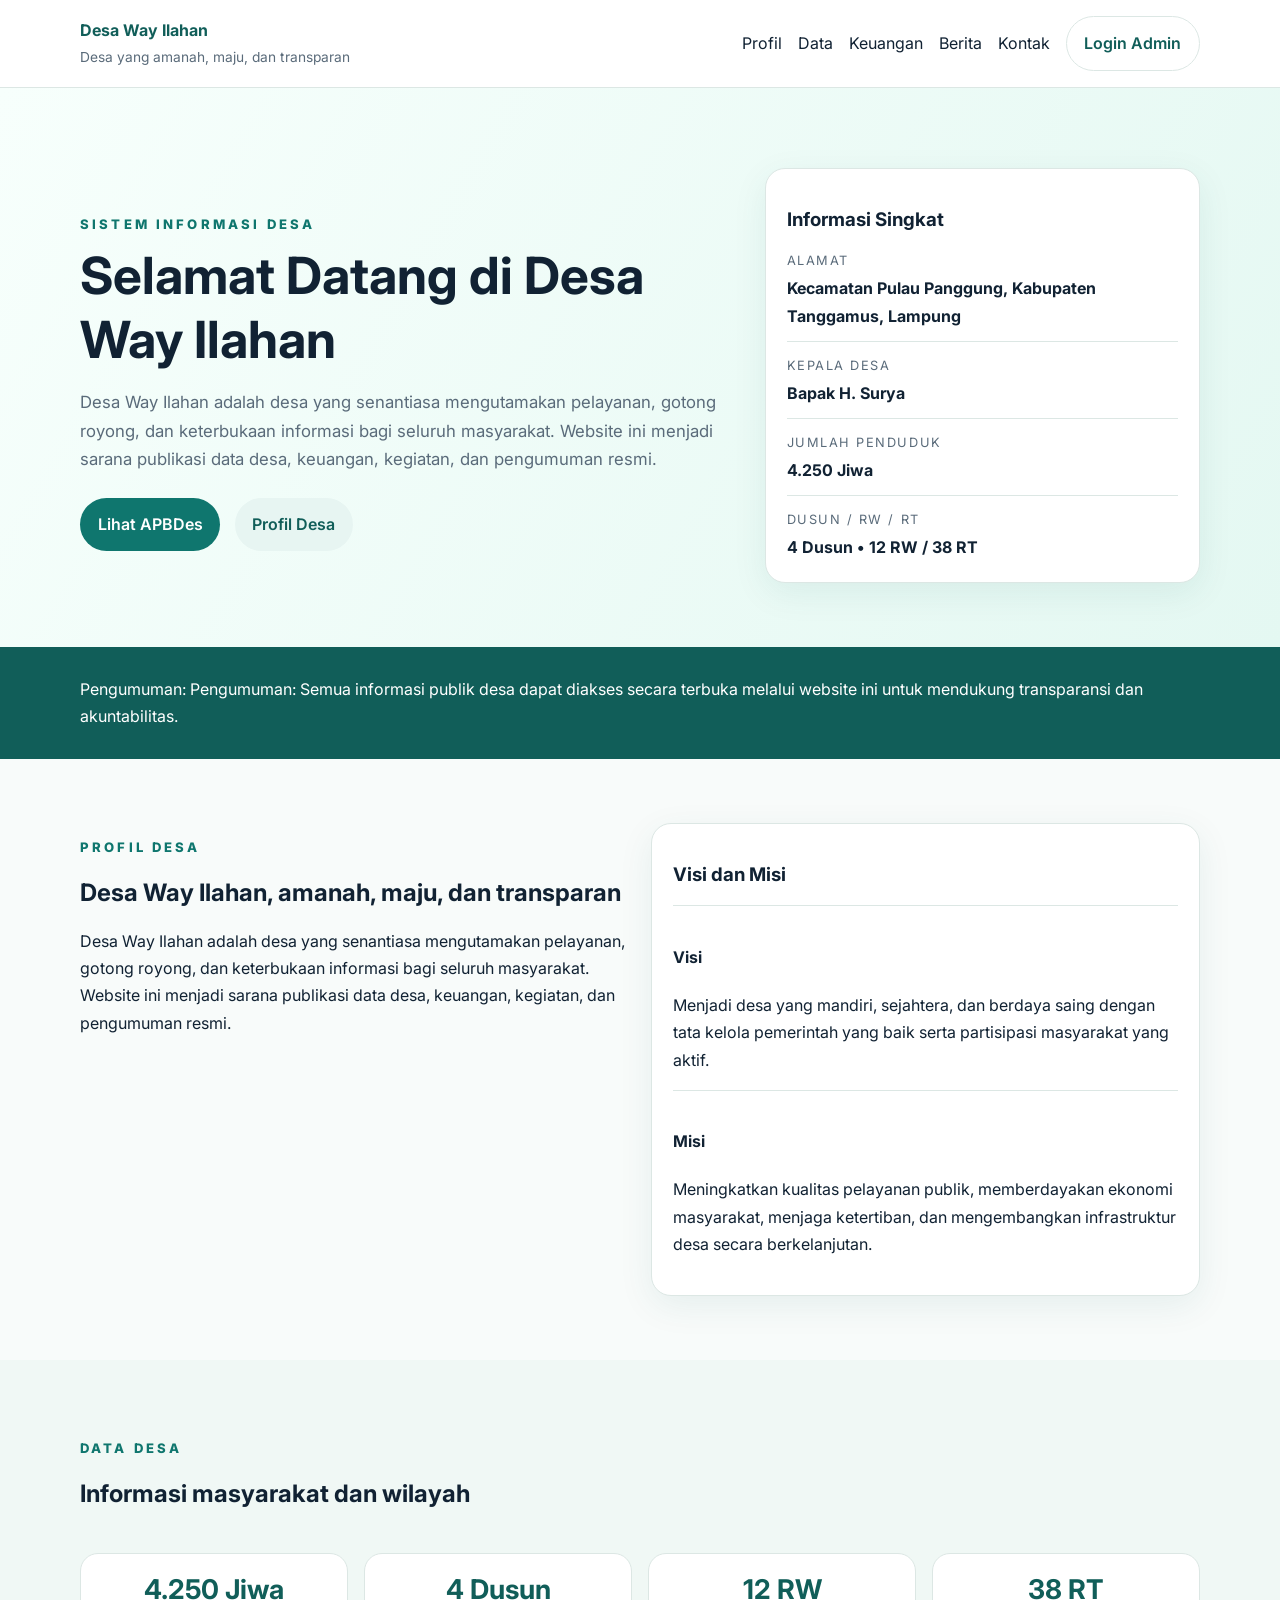
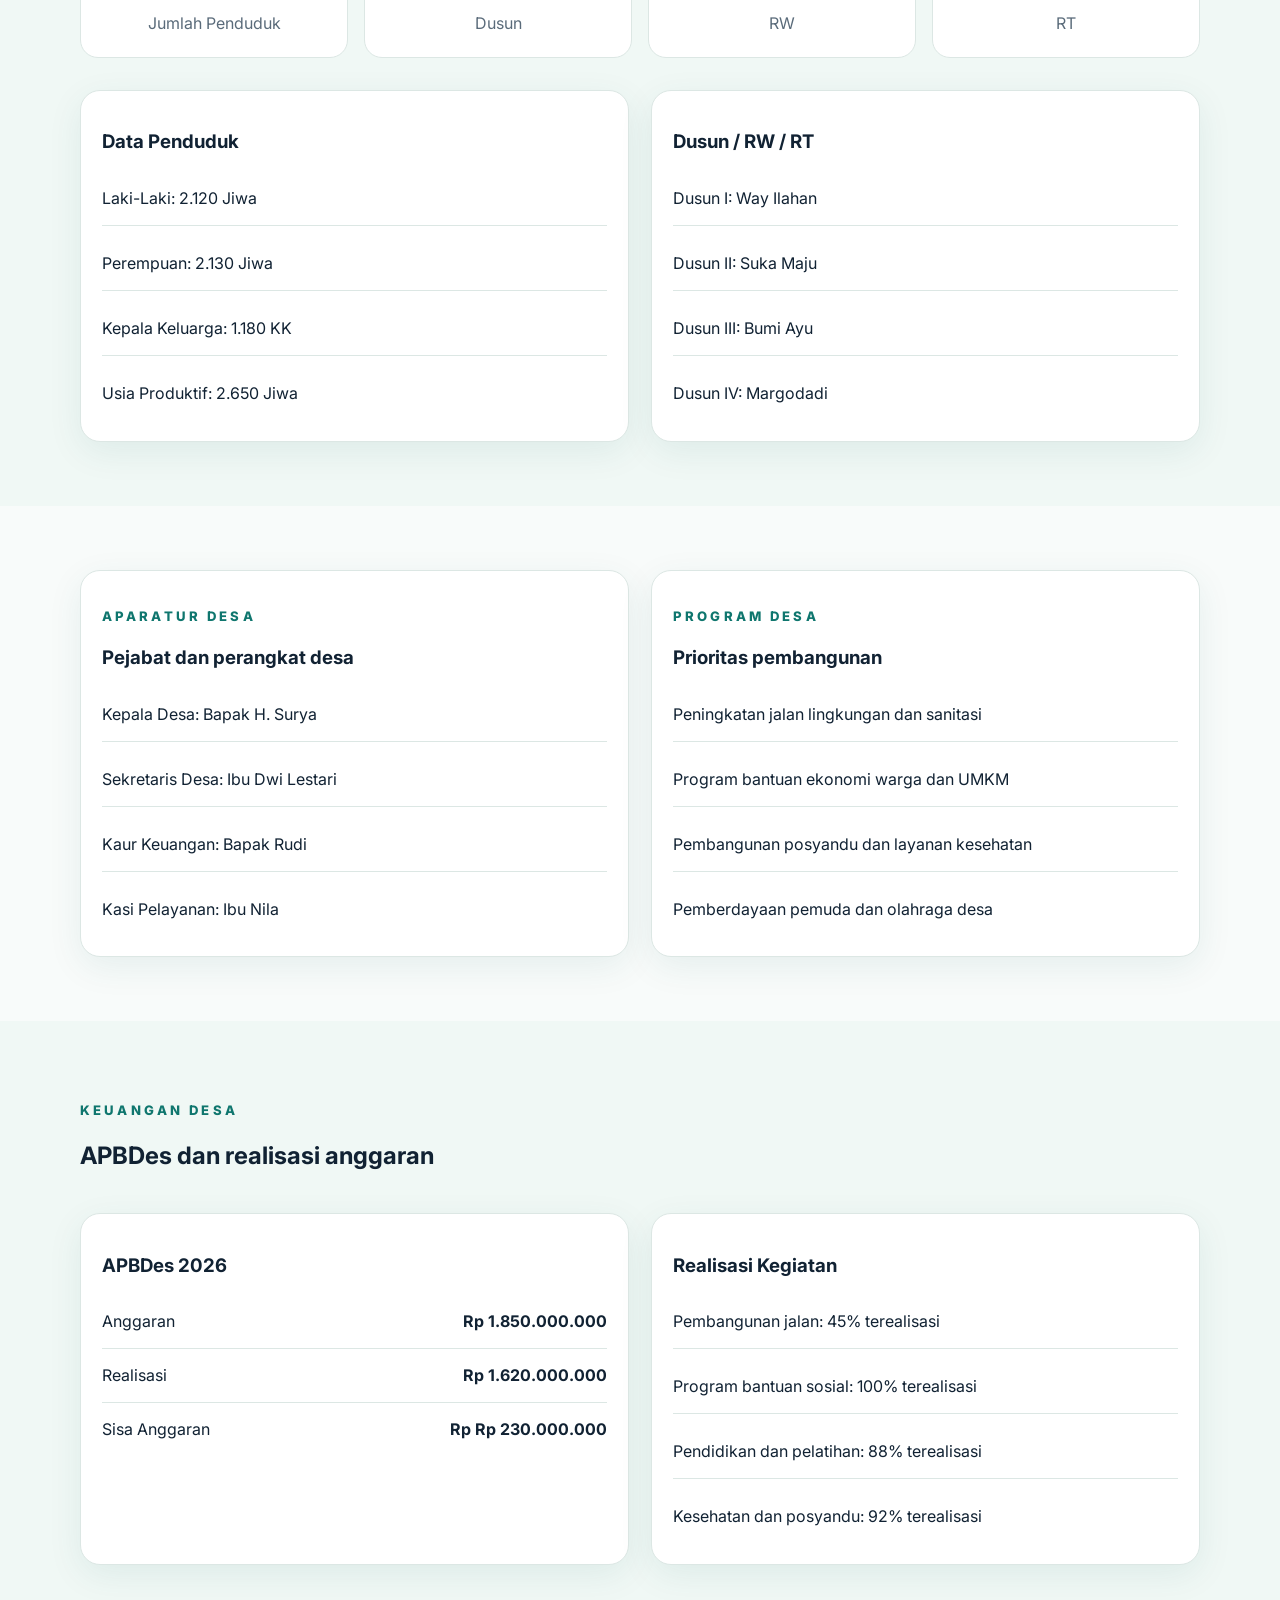
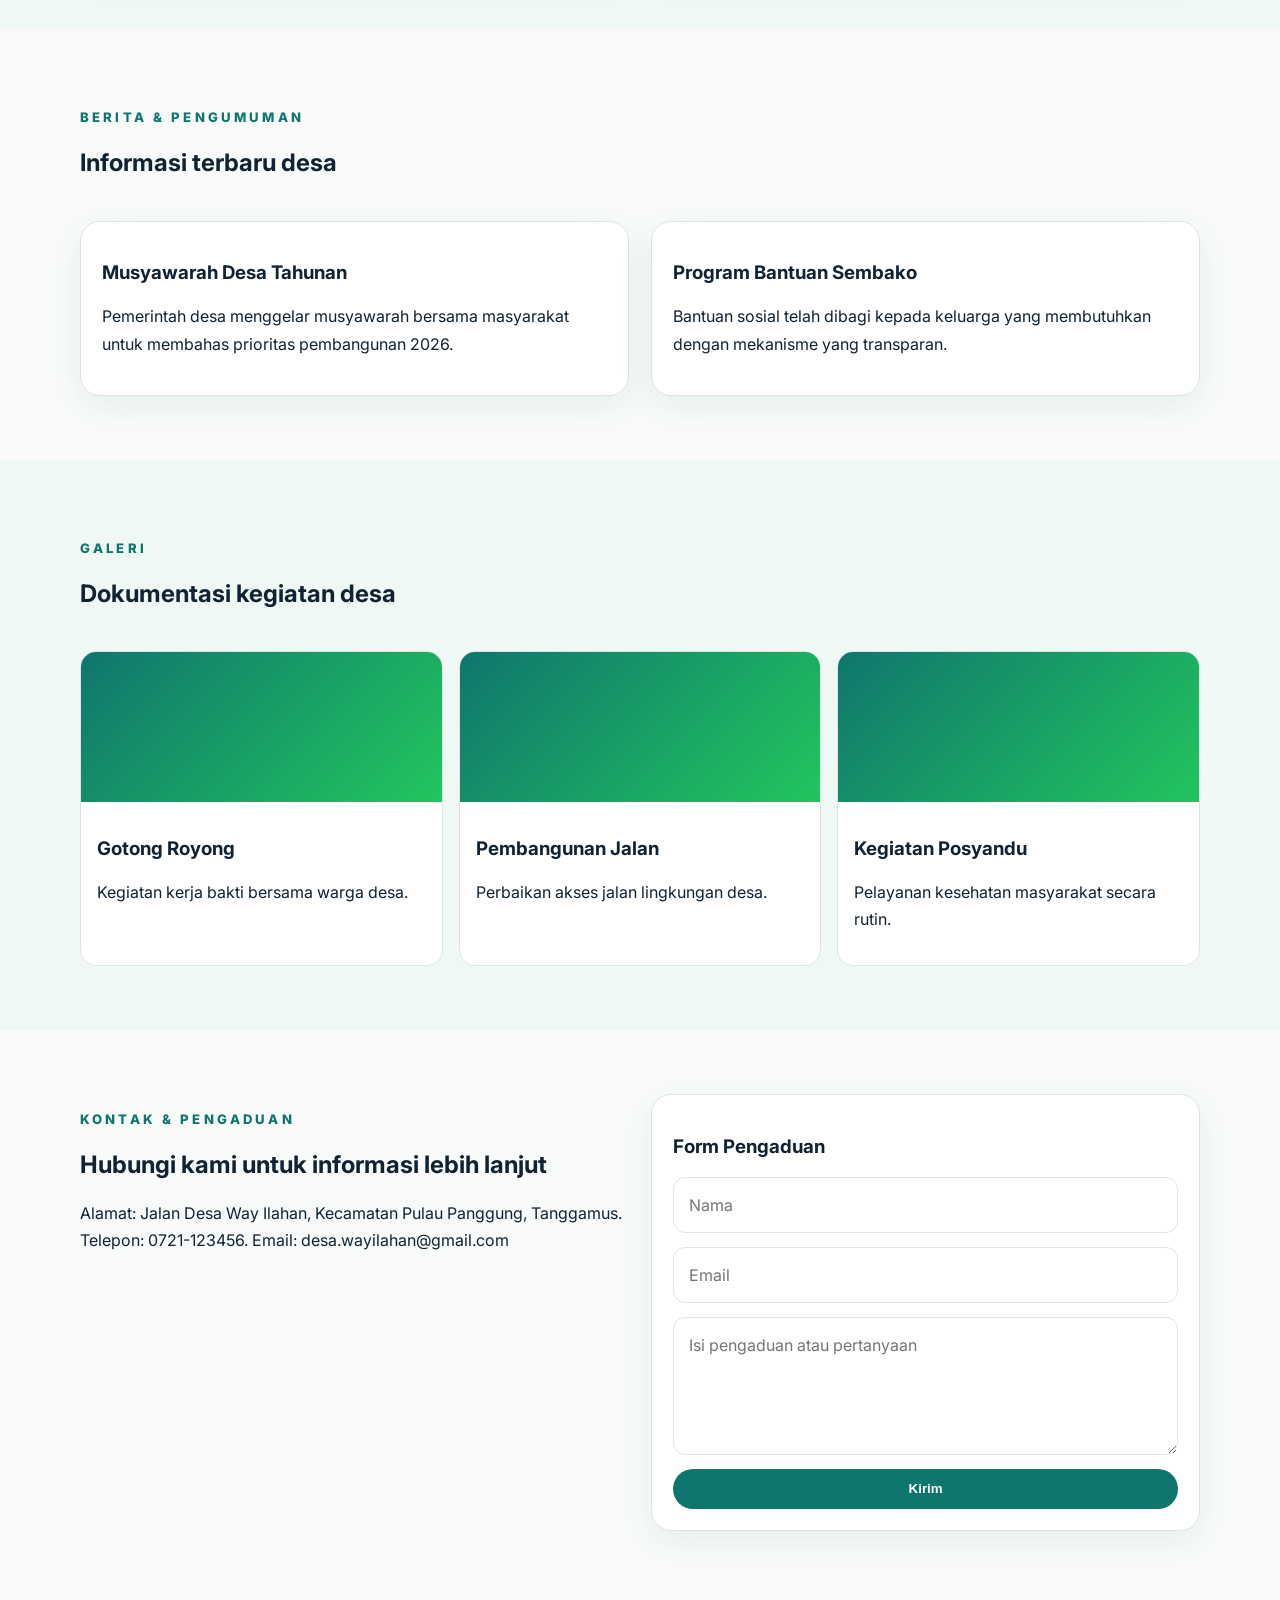
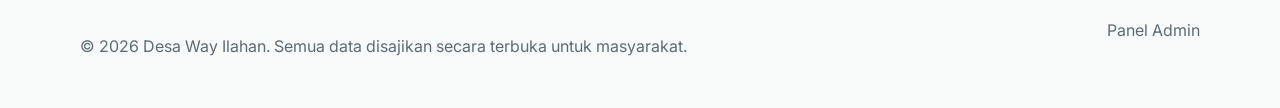
==== index.html @ 4e58811e "ubah namaharus jadi desa" ====
<!DOCTYPE html>
<html lang="id">
  <head>
    <meta charset="UTF-8" />
    <meta name="viewport" content="width=device-width, initial-scale=1.0" />
    <title>Sistem Data Desa Way Ilahan</title>
    <meta name="description" content="Website resmi transparansi data dan keuangan Desa Way Ilahan, Kecamatan Pulau Panggung, Kabupaten Tanggamus, Lampung." />
    <link rel="preconnect" href="https://fonts.googleapis.com" />
    <link rel="preconnect" href="https://fonts.gstatic.com" crossorigin />
    <link href="https://fonts.googleapis.com/css2?family=Inter:wght@400;500;600;700;800&display=swap" rel="stylesheet" />
    <link rel="stylesheet" href="styles.css" />
  </head>
  <body data-page="public">
    <header class="topbar">
      <div class="container nav-wrap">
        <a class="brand" href="#home">
          <strong id="site-name">Desa Way Ilahan</strong>
          <span id="site-tagline">Transparansi data dan keuangan desa</span>
        </a>
        <nav class="nav-links">
          <a href="#profil">Profil</a>
          <a href="#data">Data</a>
          <a href="#keuangan">Keuangan</a>
          <a href="#berita">Berita</a>
          <a href="#kontak">Kontak</a>
          <a class="btn btn-outline" href="admin.html">Login Admin</a>
        </nav>
      </div>
    </header>

    <main id="home">
      <section class="hero">
        <div class="container hero-grid">
          <div>
            <p class="eyebrow">Sistem Informasi Desa</p>
            <h1 id="hero-title">Selamat Datang di Desa Way Ilahan</h1>
            <p id="hero-description" class="hero-text"></p>
            <div class="hero-actions">
              <a class="btn btn-primary" href="#keuangan">Lihat APBDes</a>
              <a class="btn btn-secondary" href="#profil">Profil Desa</a>
            </div>
          </div>
          <div class="hero-card">
            <h3>Informasi Singkat</h3>
            <ul>
              <li><span>Alamat</span><strong id="desa-address">Kecamatan Pulau Panggung, Kabupaten Tanggamus, Lampung</strong></li>
              <li><span>Kepala Desa</span><strong id="kepala-desa">-</strong></li>
              <li><span>Jumlah Penduduk</span><strong id="penduduk-hero">-</strong></li>
              <li><span>Dusun / RW / RT</span><strong id="dusun-hero">-</strong></li>
            </ul>
          </div>
        </div>
      </section>

      <section class="announcement">
        <div class="container">
          <p id="pengumuman-text">Pengumuman: Silakan gunakan informasi publik ini sebagai sarana transparansi desa.</p>
        </div>
      </section>

      <section id="profil" class="section">
        <div class="container grid-2">
          <div>
            <p class="eyebrow">Profil Desa</p>
            <h2>Desa Way Ilahan, amanah, maju, dan transparan</h2>
            <p id="profil-text"></p>
          </div>
          <div class="card">
            <h3>Visi dan Misi</h3>
            <div class="vision-block">
              <h4>Visi</h4>
              <p id="visi-text"></p>
            </div>
            <div class="vision-block">
              <h4>Misi</h4>
              <p id="misi-text"></p>
            </div>
          </div>
        </div>
      </section>

      <section id="data" class="section alt-bg">
        <div class="container">
          <div class="section-head">
            <div>
              <p class="eyebrow">Data Desa</p>
              <h2>Informasi masyarakat dan wilayah</h2>
            </div>
          </div>
          <div class="stats-grid">
            <article class="stat-card">
              <h3 id="stat-penduduk">0</h3>
              <p>Jumlah Penduduk</p>
            </article>
            <article class="stat-card">
              <h3 id="stat-dusun">0</h3>
              <p>Dusun</p>
            </article>
            <article class="stat-card">
              <h3 id="stat-rw">0</h3>
              <p>RW</p>
            </article>
            <article class="stat-card">
              <h3 id="stat-rt">0</h3>
              <p>RT</p>
            </article>
          </div>

          <div class="grid-2 mt-24">
            <div class="card">
              <h3>Data Penduduk</h3>
              <ul class="list" id="penduduk-list"></ul>
            </div>
            <div class="card">
              <h3>Dusun / RW / RT</h3>
              <ul class="list" id="dusun-list"></ul>
            </div>
          </div>
        </div>
      </section>

      <section class="section">
        <div class="container grid-2">
          <div class="card">
            <p class="eyebrow">Aparatur Desa</p>
            <h3>Pejabat dan perangkat desa</h3>
            <ul class="list" id="aparatur-list"></ul>
          </div>
          <div class="card">
            <p class="eyebrow">Program Desa</p>
            <h3>Prioritas pembangunan</h3>
            <ul class="list" id="program-list"></ul>
          </div>
        </div>
      </section>

      <section id="keuangan" class="section alt-bg">
        <div class="container">
          <div class="section-head">
            <div>
              <p class="eyebrow">Keuangan Desa</p>
              <h2>APBDes dan realisasi anggaran</h2>
            </div>
          </div>
          <div class="grid-2">
            <div class="card">
              <h3>APBDes 2026</h3>
              <div class="money-row"><span>Anggaran</span><strong id="anggaran-value">Rp0</strong></div>
              <div class="money-row"><span>Realisasi</span><strong id="realisasi-value">Rp0</strong></div>
              <div class="money-row"><span>Sisa Anggaran</span><strong id="sisa-value">Rp0</strong></div>
            </div>
            <div class="card">
              <h3>Realisasi Kegiatan</h3>
              <ul class="list" id="keuangan-list"></ul>
            </div>
          </div>
        </div>
      </section>

      <section id="berita" class="section">
        <div class="container">
          <div class="section-head">
            <div>
              <p class="eyebrow">Berita & Pengumuman</p>
              <h2>Informasi terbaru desa</h2>
            </div>
          </div>
          <div class="grid-2" id="berita-list"></div>
        </div>
      </section>

      <section class="section alt-bg">
        <div class="container">
          <div class="section-head">
            <div>
              <p class="eyebrow">Galeri</p>
              <h2>Dokumentasi kegiatan desa</h2>
            </div>
          </div>
          <div class="gallery-grid" id="gallery-list"></div>
        </div>
      </section>

      <section id="kontak" class="section">
        <div class="container grid-2">
          <div>
            <p class="eyebrow">Kontak & Pengaduan</p>
            <h2>Hubungi kami untuk informasi lebih lanjut</h2>
            <p id="contact-text"></p>
          </div>
          <div class="card">
            <h3>Form Pengaduan</h3>
            <form class="contact-form">
              <input type="text" placeholder="Nama" required />
              <input type="email" placeholder="Email" required />
              <textarea rows="4" placeholder="Isi pengaduan atau pertanyaan" required></textarea>
              <button class="btn btn-primary" type="submit">Kirim</button>
            </form>
          </div>
        </div>
      </section>
    </main>

    <footer class="footer">
      <div class="container footer-wrap">
        <p>© <span id="footer-year"></span> Desa Way Ilahan. Semua data disajikan secara terbuka untuk masyarakat.</p>
        <a href="admin.html">Panel Admin</a>
      </div>
    </footer>

    <script src="script.js"></script>
  </body>
</html>
---- styles.css ----
:root {
  --green: #0f766e;
  --green-dark: #115e59;
  --green-soft: #ecfdf5;
  --text: #123;
  --muted: #5a6b7a;
  --border: #dce7e4;
  --bg: #f8fbfa;
  --white: #ffffff;
}

* { box-sizing: border-box; }
body {
  margin: 0;
  font-family: 'Inter', sans-serif;
  color: var(--text);
  background: var(--bg);
  line-height: 1.7;
}
a { color: inherit; text-decoration: none; }
.container { width: min(1120px, calc(100% - 2rem)); margin: 0 auto; }
.topbar {
  position: sticky; top: 0; z-index: 10; background: rgba(255,255,255,0.95); backdrop-filter: blur(10px); border-bottom: 1px solid var(--border);
}
.nav-wrap { display: flex; justify-content: space-between; align-items: center; padding: 1rem 0; gap: 1rem; }
.brand { display: flex; flex-direction: column; gap: 0.1rem; }
.brand strong { font-size: 1rem; color: var(--green-dark); }
.brand span { font-size: 0.86rem; color: var(--muted); }
.nav-links { display: flex; align-items: center; gap: 1rem; flex-wrap: wrap; }
.btn {
  display: inline-flex; align-items: center; justify-content: center; border: 0; border-radius: 999px; padding: 0.8rem 1.1rem; font-weight: 600; cursor: pointer; transition: 180ms ease;
}
.btn:hover { transform: translateY(-1px); }
.btn-primary { background: var(--green); color: white; }
.btn-primary:hover { background: var(--green-dark); }
.btn-secondary { background: #e7f5f2; color: var(--green-dark); }
.btn-outline { border: 1px solid var(--border); background: white; color: var(--green-dark); }
.hero {
  padding: 5rem 0 4rem; background: linear-gradient(120deg, #f7fffc 0%, #e4f8f2 100%);
}
.hero-grid { display: grid; grid-template-columns: 1.2fr 0.8fr; gap: 2rem; align-items: center; }
.eyebrow { color: var(--green); text-transform: uppercase; letter-spacing: 0.24em; font-size: 0.82rem; font-weight: 800; margin-bottom: 0.5rem; }
h1, h2, h3 { line-height: 1.25; }
h1 { font-size: clamp(2rem, 4.5vw, 3.2rem); margin: 0 0 1rem; }
.hero-text { font-size: 1.05rem; color: var(--muted); max-width: 660px; }
.hero-actions { display: flex; gap: 0.9rem; margin-top: 1.5rem; flex-wrap: wrap; }
.hero-card, .card {
  background: var(--white); border: 1px solid var(--border); border-radius: 20px; padding: 1.3rem; box-shadow: 0 10px 35px rgba(17, 94, 89, 0.08);
}
.hero-card ul { list-style: none; padding: 0; margin: 0; display: grid; gap: 0.8rem; }
.hero-card li { display: flex; flex-direction: column; gap: 0.2rem; padding-bottom: 0.7rem; border-bottom: 1px solid var(--border); }
.hero-card li:last-child { border-bottom: 0; padding-bottom: 0; }
.hero-card span { font-size: 0.8rem; color: var(--muted); text-transform: uppercase; letter-spacing: 0.12em; }
.announcement { background: var(--green-dark); color: white; padding: 0.8rem 0; }
.section { padding: 4rem 0; }
.alt-bg { background: #f0f8f5; }
.grid-2 { display: grid; grid-template-columns: 1fr 1fr; gap: 1.4rem; }
.section-head { display: flex; justify-content: space-between; align-items: center; margin-bottom: 1.4rem; }
.stats-grid { display: grid; grid-template-columns: repeat(4, 1fr); gap: 1rem; margin: 1.5rem 0 2rem; }
.stat-card { background: white; border: 1px solid var(--border); border-radius: 18px; padding: 1.2rem; text-align: center; }
.stat-card h3 { font-size: 1.7rem; margin: 0; color: var(--green-dark); }
.stat-card p { color: var(--muted); margin: 0.2rem 0 0; }
.list { list-style: none; padding: 0; margin: 0; display: grid; gap: 0.7rem; }
.list li { padding: 0.8rem 0; border-bottom: 1px solid var(--border); }
.list li:last-child { border-bottom: 0; }
.vision-block { margin-top: 1rem; padding-top: 1rem; border-top: 1px solid var(--border); }
.money-row { display: flex; justify-content: space-between; padding: 0.8rem 0; border-bottom: 1px solid var(--border); }
.money-row:last-of-type { border-bottom: 0; }
.gallery-grid { display: grid; grid-template-columns: repeat(3, 1fr); gap: 1rem; }
.gallery-item { background: white; border: 1px solid var(--border); border-radius: 16px; overflow: hidden; }
.gallery-item .thumb { height: 150px; background: linear-gradient(135deg, var(--green) 0%, #22c55e 100%); }
.gallery-item .content { padding: 1rem; }
.contact-form, .admin-form { display: grid; gap: 0.85rem; }
input, textarea { width: 100%; border: 1px solid var(--border); border-radius: 12px; padding: 0.85rem 0.95rem; font: inherit; }
textarea { resize: vertical; }
.auth-card { max-width: 520px; margin: 2rem auto; }
.admin-card { margin: 2rem auto; }
.dashboard-head { display: flex; justify-content: space-between; gap: 1rem; align-items: center; margin-bottom: 1rem; }
.dashboard-actions { display: flex; gap: 0.8rem; flex-wrap: wrap; }
.hidden { display: none; }
.hint { color: var(--muted); margin-top: 0.8rem; }
.mt-24 { margin-top: 1.5rem; }
.footer { padding: 1.4rem 0 2rem; color: var(--muted); }
.footer-wrap { display: flex; justify-content: space-between; gap: 1rem; flex-wrap: wrap; }
@media (max-width: 860px) {
  .hero-grid, .grid-2, .stats-grid, .gallery-grid { grid-template-columns: 1fr; }
  .nav-wrap { flex-direction: column; align-items: flex-start; }
}
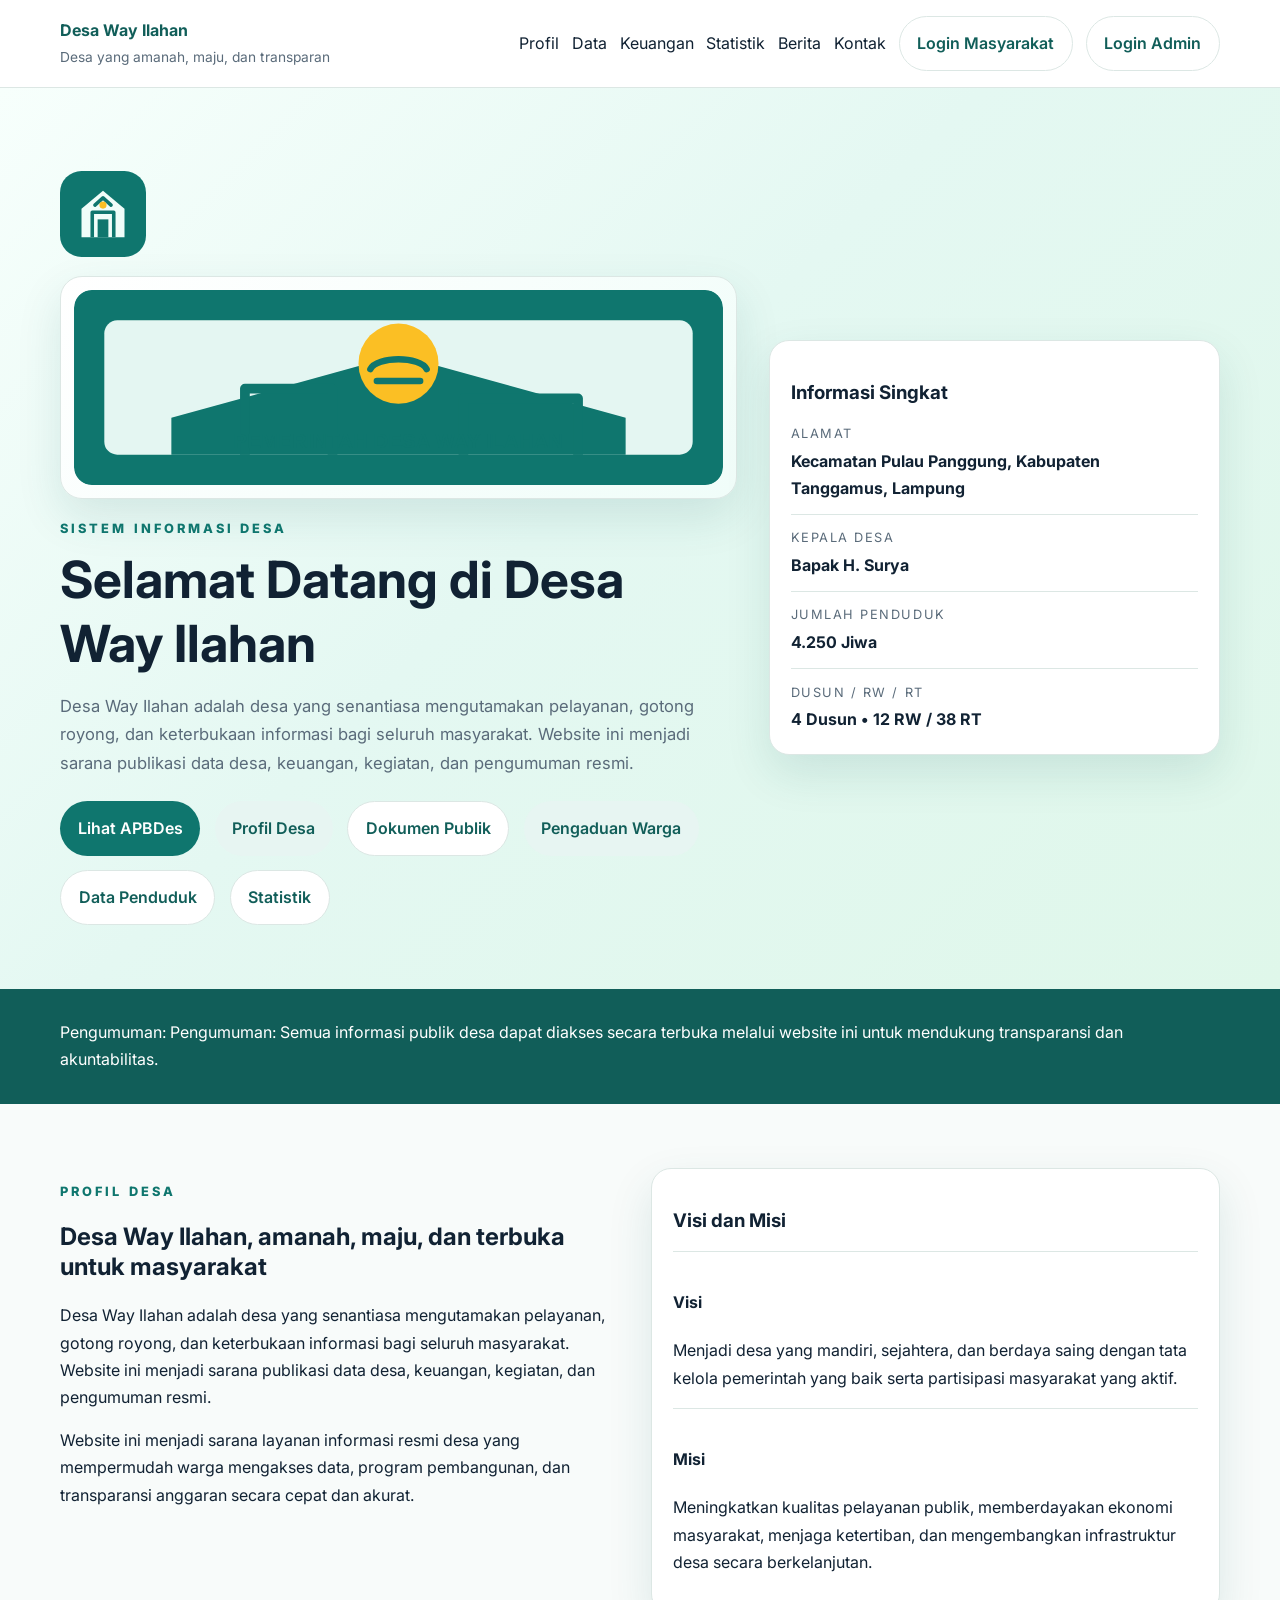
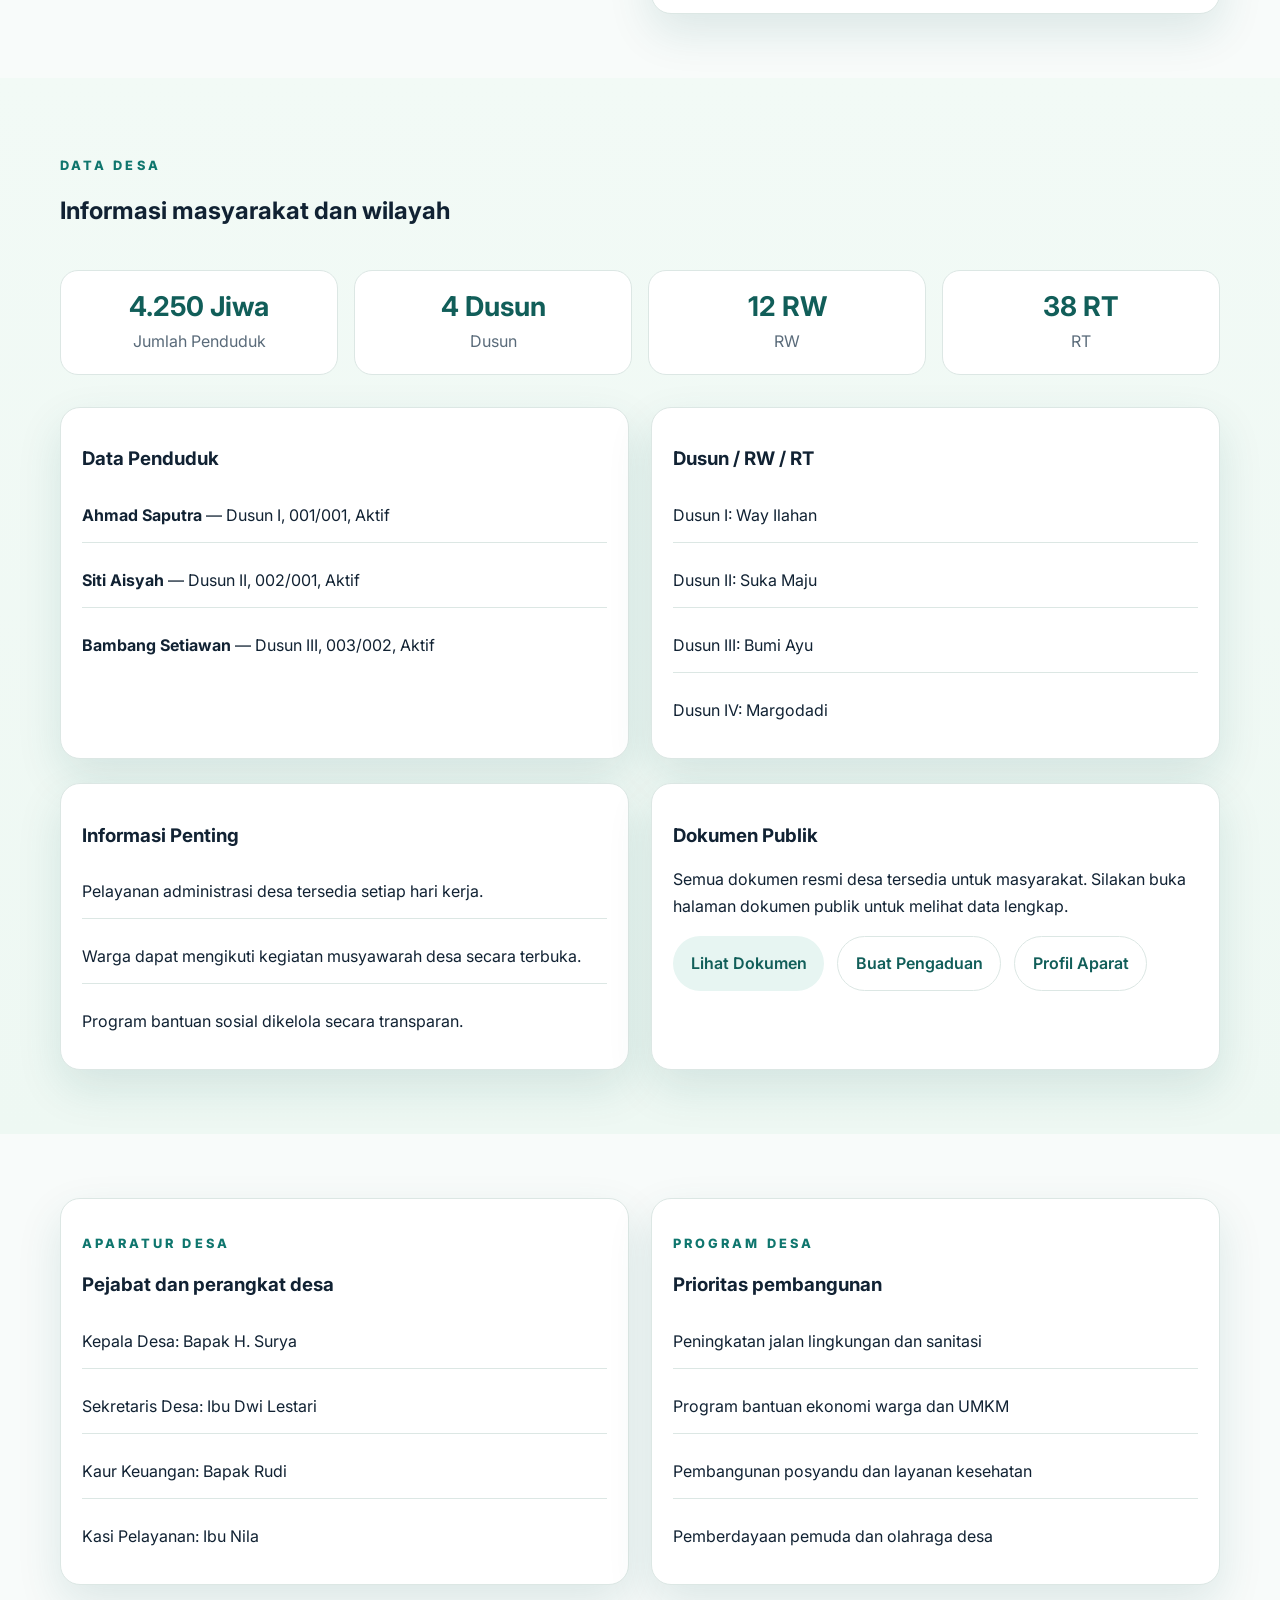
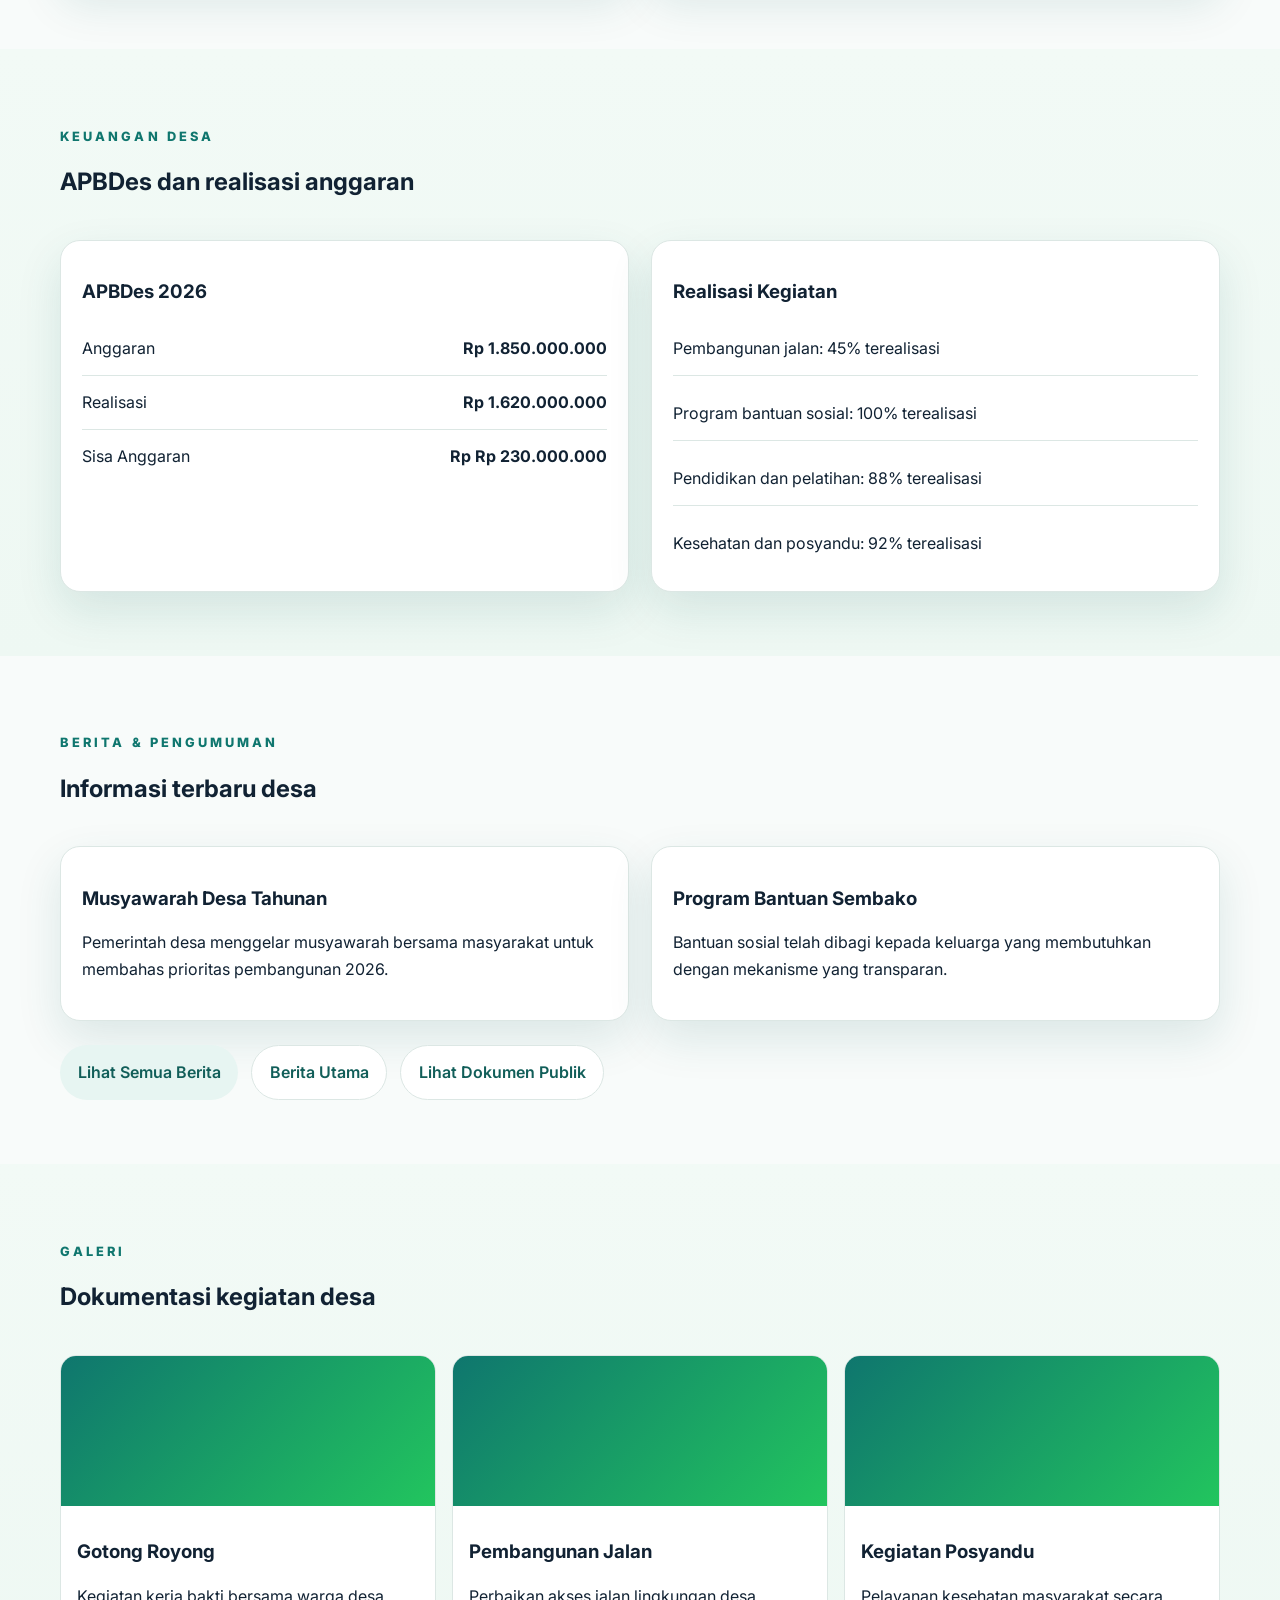
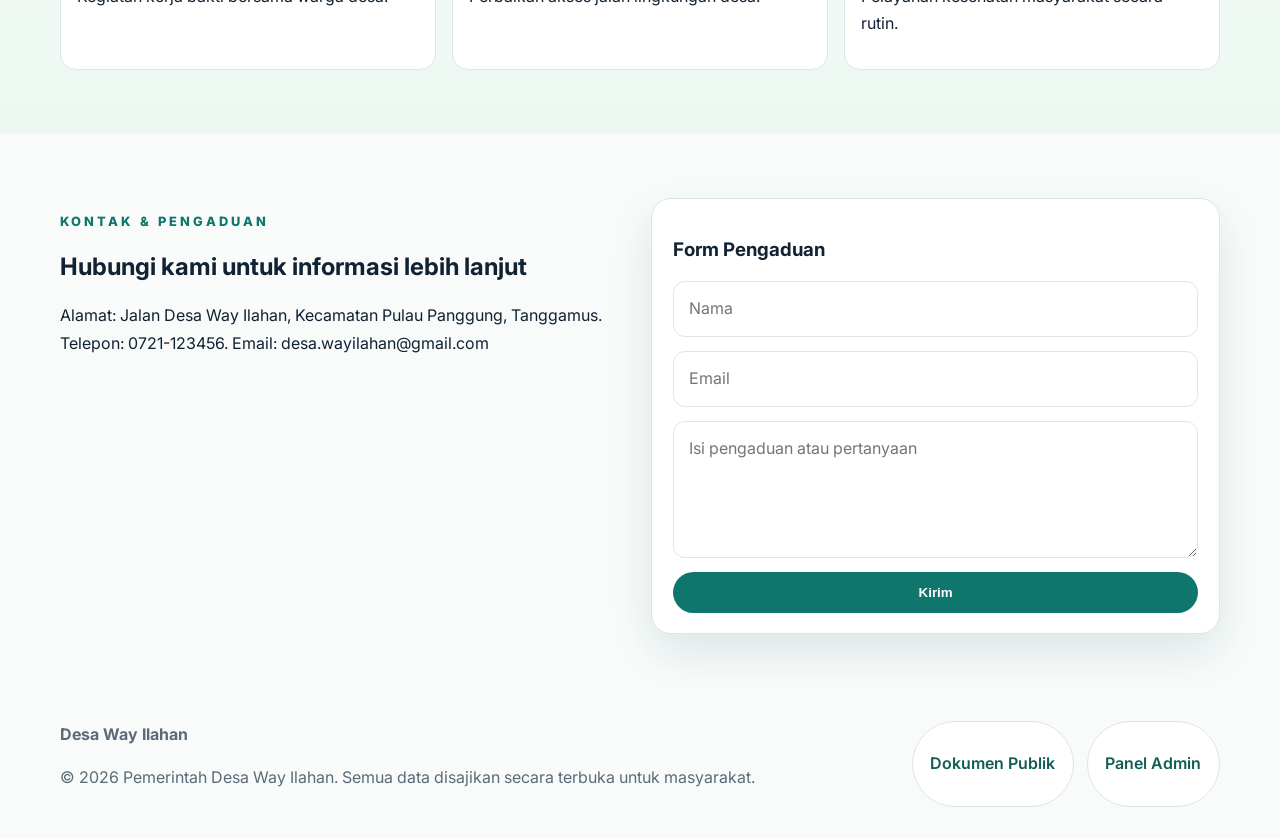
==== commit 75bc6ab2: "ubah namanya jadiiii" ====
--- a/index.html
+++ b/index.html
@@ -17,12 +17,15 @@
           <strong id="site-name">Desa Way Ilahan</strong>
           <span id="site-tagline">Transparansi data dan keuangan desa</span>
         </a>
-        <nav class="nav-links">
+        <button class="menu-toggle" id="menu-toggle" aria-label="Buka menu navigasi" type="button">☰</button>
+        <nav class="nav-links" id="nav-links">
           <a href="#profil">Profil</a>
           <a href="#data">Data</a>
           <a href="#keuangan">Keuangan</a>
-          <a href="#berita">Berita</a>
+          <a href="statistik.html">Statistik</a>
+          <a href="berita.html">Berita</a>
           <a href="#kontak">Kontak</a>
+          <a class="btn btn-outline" href="masyarakat.html">Login Masyarakat</a>
           <a class="btn btn-outline" href="admin.html">Login Admin</a>
         </nav>
       </div>
@@ -32,12 +35,20 @@
       <section class="hero">
         <div class="container hero-grid">
           <div>
+            <img class="hero-logo" src="assets/logo-desa.svg" alt="Logo Desa Way Ilahan" />
+            <div class="banner-card">
+              <img src="assets/banner-desa.svg" alt="Banner Pemerintah Desa Way Ilahan" />
+            </div>
             <p class="eyebrow">Sistem Informasi Desa</p>
             <h1 id="hero-title">Selamat Datang di Desa Way Ilahan</h1>
             <p id="hero-description" class="hero-text"></p>
             <div class="hero-actions">
               <a class="btn btn-primary" href="#keuangan">Lihat APBDes</a>
               <a class="btn btn-secondary" href="#profil">Profil Desa</a>
+              <a class="btn btn-outline" href="dokumen.html">Dokumen Publik</a>
+              <a class="btn btn-secondary" href="pengaduan.html">Pengaduan Warga</a>
+              <a class="btn btn-outline" href="data-penduduk.html">Data Penduduk</a>
+              <a class="btn btn-outline" href="statistik.html">Statistik</a>
             </div>
           </div>
           <div class="hero-card">
@@ -62,8 +73,9 @@
         <div class="container grid-2">
           <div>
             <p class="eyebrow">Profil Desa</p>
-            <h2>Desa Way Ilahan, amanah, maju, dan transparan</h2>
+            <h2>Desa Way Ilahan, amanah, maju, dan terbuka untuk masyarakat</h2>
             <p id="profil-text"></p>
+            <p>Website ini menjadi sarana layanan informasi resmi desa yang mempermudah warga mengakses data, program pembangunan, dan transparansi anggaran secara cepat dan akurat.</p>
           </div>
           <div class="card">
             <h3>Visi dan Misi</h3>
@@ -116,6 +128,26 @@
               <ul class="list" id="dusun-list"></ul>
             </div>
           </div>
+
+          <div class="grid-2 mt-24">
+            <div class="card">
+              <h3>Informasi Penting</h3>
+              <ul class="list">
+                <li>Pelayanan administrasi desa tersedia setiap hari kerja.</li>
+                <li>Warga dapat mengikuti kegiatan musyawarah desa secara terbuka.</li>
+                <li>Program bantuan sosial dikelola secara transparan.</li>
+              </ul>
+            </div>
+            <div class="card">
+              <h3>Dokumen Publik</h3>
+              <p>Semua dokumen resmi desa tersedia untuk masyarakat. Silakan buka halaman dokumen publik untuk melihat data lengkap.</p>
+              <div class="dashboard-actions">
+                <a class="btn btn-secondary" href="dokumen.html">Lihat Dokumen</a>
+                <a class="btn btn-outline" href="pengaduan.html">Buat Pengaduan</a>
+                <a class="btn btn-outline" href="aparat-detail.html">Profil Aparat</a>
+              </div>
+            </div>
+          </div>
         </div>
       </section>
 
@@ -166,6 +198,11 @@
             </div>
           </div>
           <div class="grid-2" id="berita-list"></div>
+          <div class="dashboard-actions mt-24">
+            <a class="btn btn-secondary" href="berita.html">Lihat Semua Berita</a>
+            <a class="btn btn-outline" href="berita-detail.html">Berita Utama</a>
+            <a class="btn btn-outline" href="dokumen.html">Lihat Dokumen Publik</a>
+          </div>
         </div>
       </section>
 
@@ -203,8 +240,14 @@
 
     <footer class="footer">
       <div class="container footer-wrap">
-        <p>© <span id="footer-year"></span> Desa Way Ilahan. Semua data disajikan secara terbuka untuk masyarakat.</p>
-        <a href="admin.html">Panel Admin</a>
+        <div>
+          <strong>Desa Way Ilahan</strong>
+          <p>© <span id="footer-year"></span> Pemerintah Desa Way Ilahan. Semua data disajikan secara terbuka untuk masyarakat.</p>
+        </div>
+        <div class="dashboard-actions">
+          <a class="btn btn-outline" href="dokumen.html">Dokumen Publik</a>
+          <a class="btn btn-outline" href="admin.html">Panel Admin</a>
+        </div>
       </div>
     </footer>
 
--- a/styles.css
+++ b/styles.css
@@ -7,9 +7,11 @@
   --border: #dce7e4;
   --bg: #f8fbfa;
   --white: #ffffff;
+  --shadow: 0 18px 45px rgba(17, 94, 89, 0.12);
 }
 
 * { box-sizing: border-box; }
+html { scroll-behavior: smooth; }
 body {
   margin: 0;
   font-family: 'Inter', sans-serif;
@@ -18,42 +20,47 @@
   line-height: 1.7;
 }
 a { color: inherit; text-decoration: none; }
-.container { width: min(1120px, calc(100% - 2rem)); margin: 0 auto; }
+img { max-width: 100%; display: block; }
+.container { width: min(1160px, calc(100% - 2rem)); margin: 0 auto; }
 .topbar {
-  position: sticky; top: 0; z-index: 10; background: rgba(255,255,255,0.95); backdrop-filter: blur(10px); border-bottom: 1px solid var(--border);
+  position: sticky; top: 0; z-index: 20; background: rgba(255,255,255,0.97); backdrop-filter: blur(12px); border-bottom: 1px solid var(--border);
 }
 .nav-wrap { display: flex; justify-content: space-between; align-items: center; padding: 1rem 0; gap: 1rem; }
 .brand { display: flex; flex-direction: column; gap: 0.1rem; }
 .brand strong { font-size: 1rem; color: var(--green-dark); }
 .brand span { font-size: 0.86rem; color: var(--muted); }
-.nav-links { display: flex; align-items: center; gap: 1rem; flex-wrap: wrap; }
+.nav-links { display: flex; align-items: center; gap: 0.8rem; flex-wrap: wrap; }
+.menu-toggle { display: none; border: 1px solid var(--border); background: white; border-radius: 999px; padding: 0.6rem 0.8rem; cursor: pointer; }
 .btn {
   display: inline-flex; align-items: center; justify-content: center; border: 0; border-radius: 999px; padding: 0.8rem 1.1rem; font-weight: 600; cursor: pointer; transition: 180ms ease;
 }
-.btn:hover { transform: translateY(-1px); }
+.btn:hover { transform: translateY(-2px); box-shadow: 0 10px 20px rgba(15, 118, 110, 0.12); }
 .btn-primary { background: var(--green); color: white; }
 .btn-primary:hover { background: var(--green-dark); }
 .btn-secondary { background: #e7f5f2; color: var(--green-dark); }
 .btn-outline { border: 1px solid var(--border); background: white; color: var(--green-dark); }
 .hero {
-  padding: 5rem 0 4rem; background: linear-gradient(120deg, #f7fffc 0%, #e4f8f2 100%);
+  padding: 5.2rem 0 4rem; background: linear-gradient(135deg, #f7fffc 0%, #e4f8f2 45%, #dff7ea 100%);
 }
 .hero-grid { display: grid; grid-template-columns: 1.2fr 0.8fr; gap: 2rem; align-items: center; }
-.eyebrow { color: var(--green); text-transform: uppercase; letter-spacing: 0.24em; font-size: 0.82rem; font-weight: 800; margin-bottom: 0.5rem; }
+.eyebrow { color: var(--green); text-transform: uppercase; letter-spacing: 0.24em; font-size: 0.8rem; font-weight: 800; margin-bottom: 0.5rem; }
 h1, h2, h3 { line-height: 1.25; }
-h1 { font-size: clamp(2rem, 4.5vw, 3.2rem); margin: 0 0 1rem; }
-.hero-text { font-size: 1.05rem; color: var(--muted); max-width: 660px; }
+h1 { font-size: clamp(2rem, 4.2vw, 3.2rem); margin: 0 0 1rem; }
+.hero-text { font-size: 1.04rem; color: var(--muted); max-width: 660px; }
+.hero-logo { width: 86px; height: 86px; margin-bottom: 1rem; }
+.banner-card { margin: 1.2rem 0 1.2rem; padding: 0.8rem; background: linear-gradient(135deg, #ffffff 0%, #f0fdf9 100%); border: 1px solid var(--border); border-radius: 22px; box-shadow: var(--shadow); }
+.banner-card img { border-radius: 18px; }
 .hero-actions { display: flex; gap: 0.9rem; margin-top: 1.5rem; flex-wrap: wrap; }
 .hero-card, .card {
-  background: var(--white); border: 1px solid var(--border); border-radius: 20px; padding: 1.3rem; box-shadow: 0 10px 35px rgba(17, 94, 89, 0.08);
+  background: var(--white); border: 1px solid var(--border); border-radius: 20px; padding: 1.3rem; box-shadow: var(--shadow);
 }
 .hero-card ul { list-style: none; padding: 0; margin: 0; display: grid; gap: 0.8rem; }
 .hero-card li { display: flex; flex-direction: column; gap: 0.2rem; padding-bottom: 0.7rem; border-bottom: 1px solid var(--border); }
 .hero-card li:last-child { border-bottom: 0; padding-bottom: 0; }
 .hero-card span { font-size: 0.8rem; color: var(--muted); text-transform: uppercase; letter-spacing: 0.12em; }
-.announcement { background: var(--green-dark); color: white; padding: 0.8rem 0; }
+.announcement { background: var(--green-dark); color: white; padding: 0.9rem 0; }
 .section { padding: 4rem 0; }
-.alt-bg { background: #f0f8f5; }
+.alt-bg { background: linear-gradient(180deg, #f2faf6 0%, #eef8f3 100%); }
 .grid-2 { display: grid; grid-template-columns: 1fr 1fr; gap: 1.4rem; }
 .section-head { display: flex; justify-content: space-between; align-items: center; margin-bottom: 1.4rem; }
 .stats-grid { display: grid; grid-template-columns: repeat(4, 1fr); gap: 1rem; margin: 1.5rem 0 2rem; }
@@ -64,25 +71,55 @@
 .list li { padding: 0.8rem 0; border-bottom: 1px solid var(--border); }
 .list li:last-child { border-bottom: 0; }
 .vision-block { margin-top: 1rem; padding-top: 1rem; border-top: 1px solid var(--border); }
-.money-row { display: flex; justify-content: space-between; padding: 0.8rem 0; border-bottom: 1px solid var(--border); }
+.money-row { display: flex; justify-content: space-between; padding: 0.8rem 0; border-bottom: 1px solid var(--border); gap: 1rem; }
 .money-row:last-of-type { border-bottom: 0; }
 .gallery-grid { display: grid; grid-template-columns: repeat(3, 1fr); gap: 1rem; }
 .gallery-item { background: white; border: 1px solid var(--border); border-radius: 16px; overflow: hidden; }
 .gallery-item .thumb { height: 150px; background: linear-gradient(135deg, var(--green) 0%, #22c55e 100%); }
 .gallery-item .content { padding: 1rem; }
 .contact-form, .admin-form { display: grid; gap: 0.85rem; }
+.table { width: 100%; border-collapse: collapse; overflow: hidden; }
+.table th, .table td { padding: 0.9rem; border-bottom: 1px solid var(--border); text-align: left; }
+.table th { background: #f3fbf8; color: var(--green-dark); }
+.form-grid { display: grid; grid-template-columns: repeat(2, minmax(0, 1fr)); gap: 1rem; }
+.form-actions { display: flex; gap: 0.8rem; flex-wrap: wrap; margin-top: 0.5rem; }
+.btn-sm { padding: 0.5rem 0.8rem; font-size: 0.9rem; }
+.status-pill { display: inline-block; padding: 0.24rem 0.7rem; border-radius: 999px; font-size: 0.84rem; font-weight: 700; }
+.status-published { background: #dcfce7; color: #166534; }
+.status-draft { background: #fef3c7; color: #92400e; }
 input, textarea { width: 100%; border: 1px solid var(--border); border-radius: 12px; padding: 0.85rem 0.95rem; font: inherit; }
+input:focus, textarea:focus { outline: 2px solid rgba(15, 118, 110, 0.18); border-color: var(--green); }
+.card, .btn, .hero-logo, .banner-card { transition: transform 180ms ease, box-shadow 180ms ease; }
+.card:hover { transform: translateY(-2px); }
 textarea { resize: vertical; }
-.auth-card { max-width: 520px; margin: 2rem auto; }
+.auth-card { max-width: 560px; margin: 2rem auto; }
 .admin-card { margin: 2rem auto; }
 .dashboard-head { display: flex; justify-content: space-between; gap: 1rem; align-items: center; margin-bottom: 1rem; }
+.dashboard-shell { border: 1px solid #cfe8e1; background: linear-gradient(135deg, #ffffff 0%, #f4fdf8 100%); }
+.dashboard-layout { display: grid; grid-template-columns: 220px 1fr; gap: 1rem; }
+.sidebar { background: #f4fbf8; border: 1px solid var(--border); border-radius: 18px; padding: 1rem; display: flex; flex-direction: column; gap: 0.7rem; }
+.sidebar a { color: var(--green-dark); font-weight: 600; }
+.dashboard-main { display: grid; gap: 1rem; }
+.dashboard-preview { margin: 0; padding: 0.8rem; border: 1px solid var(--border); border-radius: 20px; background: white; }
+.dashboard-preview img { width: 100%; border-radius: 16px; }
+.dashboard-summary { display: grid; grid-template-columns: repeat(3, 1fr); gap: 0.8rem; }
+.summary-card { background: white; border: 1px solid var(--border); border-radius: 16px; padding: 1rem; display: flex; flex-direction: column; gap: 0.2rem; }
+.summary-card strong { font-size: 1.3rem; color: var(--green-dark); }
+.activity-card { background: white; border: 1px solid var(--border); border-radius: 16px; padding: 1rem; }
 .dashboard-actions { display: flex; gap: 0.8rem; flex-wrap: wrap; }
+.preview-list { margin-top: 0.8rem; }
+.preview-list strong { display: block; margin-bottom: 0.4rem; }
 .hidden { display: none; }
 .hint { color: var(--muted); margin-top: 0.8rem; }
 .mt-24 { margin-top: 1.5rem; }
 .footer { padding: 1.4rem 0 2rem; color: var(--muted); }
 .footer-wrap { display: flex; justify-content: space-between; gap: 1rem; flex-wrap: wrap; }
 @media (max-width: 860px) {
-  .hero-grid, .grid-2, .stats-grid, .gallery-grid { grid-template-columns: 1fr; }
-  .nav-wrap { flex-direction: column; align-items: flex-start; }
+  .hero-grid, .grid-2, .stats-grid, .gallery-grid, .dashboard-summary { grid-template-columns: 1fr; }
+  .nav-wrap, .dashboard-head { flex-direction: column; align-items: flex-start; }
+  .menu-toggle { display: inline-flex; }
+  .nav-links { display: none; width: 100%; flex-direction: column; align-items: flex-start; padding-top: 0.6rem; }
+  .nav-links.open { display: flex; }
+  .nav-links .btn { width: 100%; justify-content: flex-start; }
+  .dashboard-layout { grid-template-columns: 1fr; }
 }
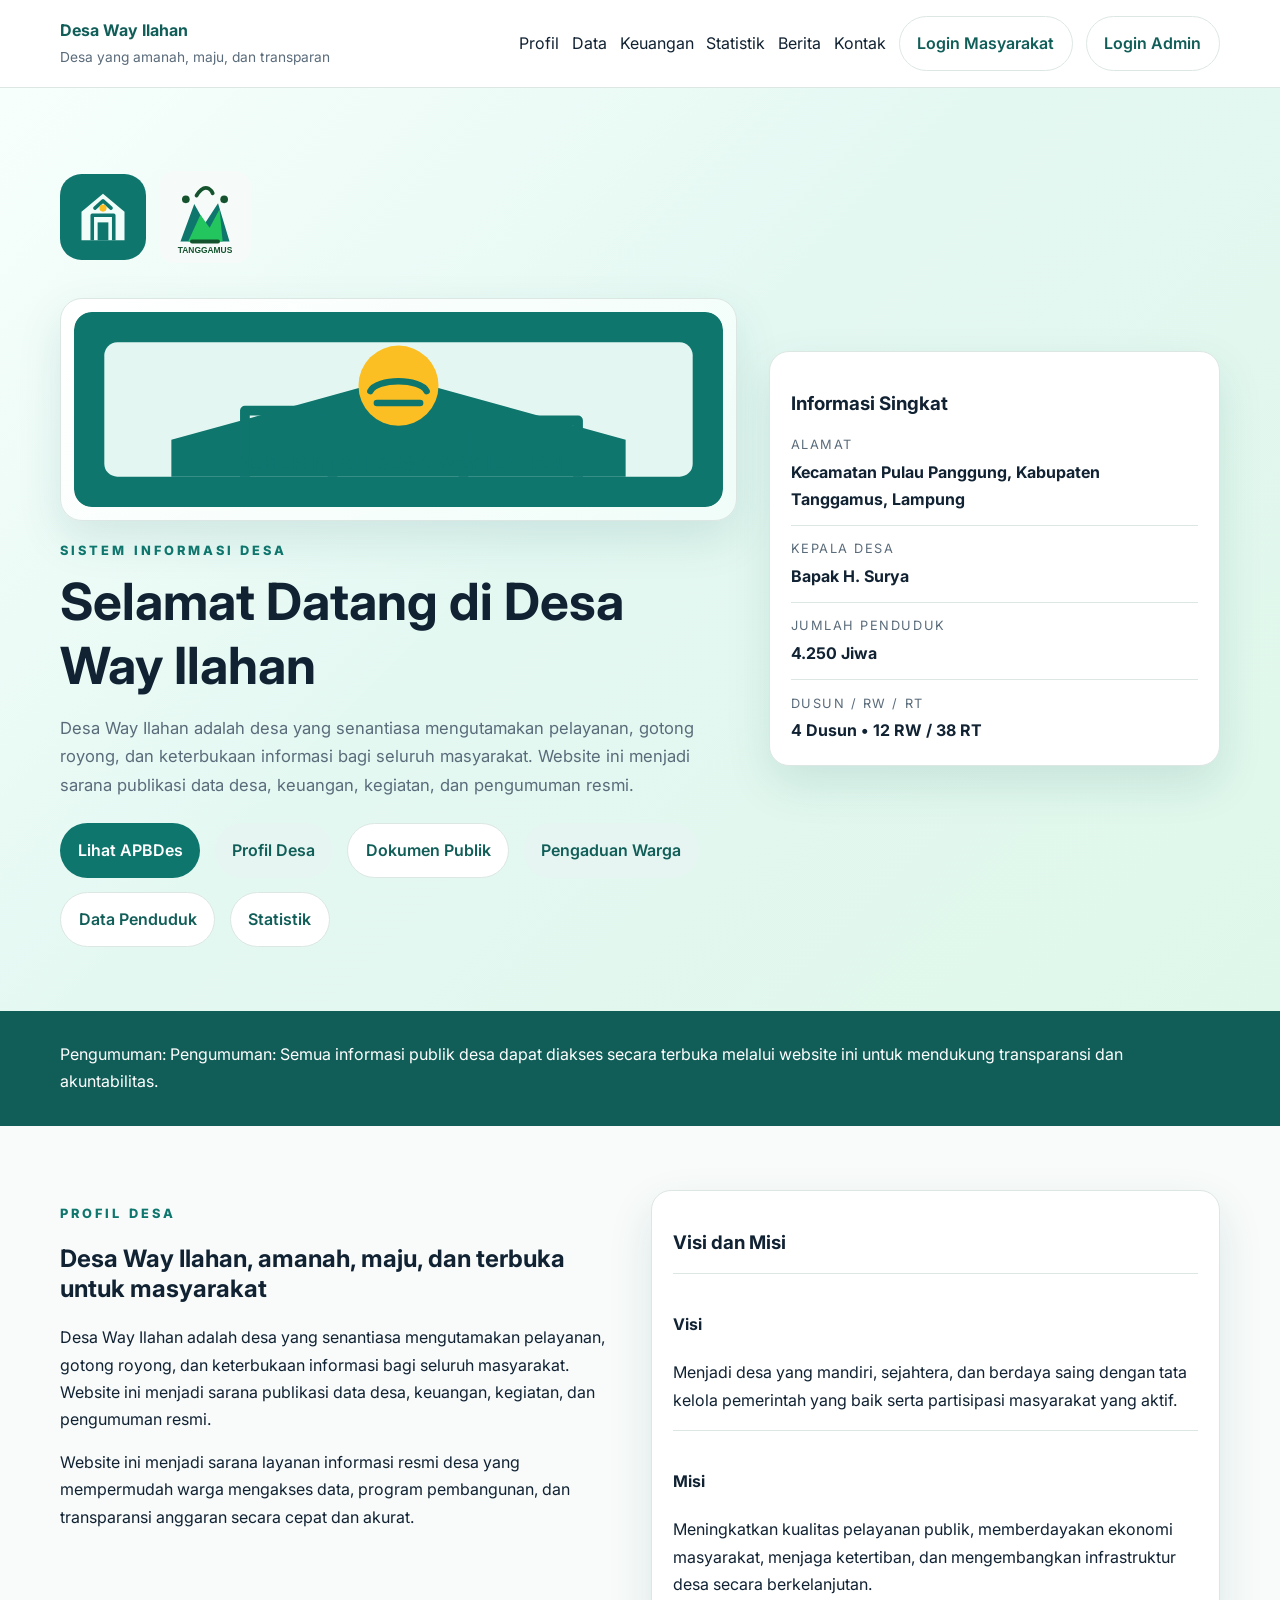
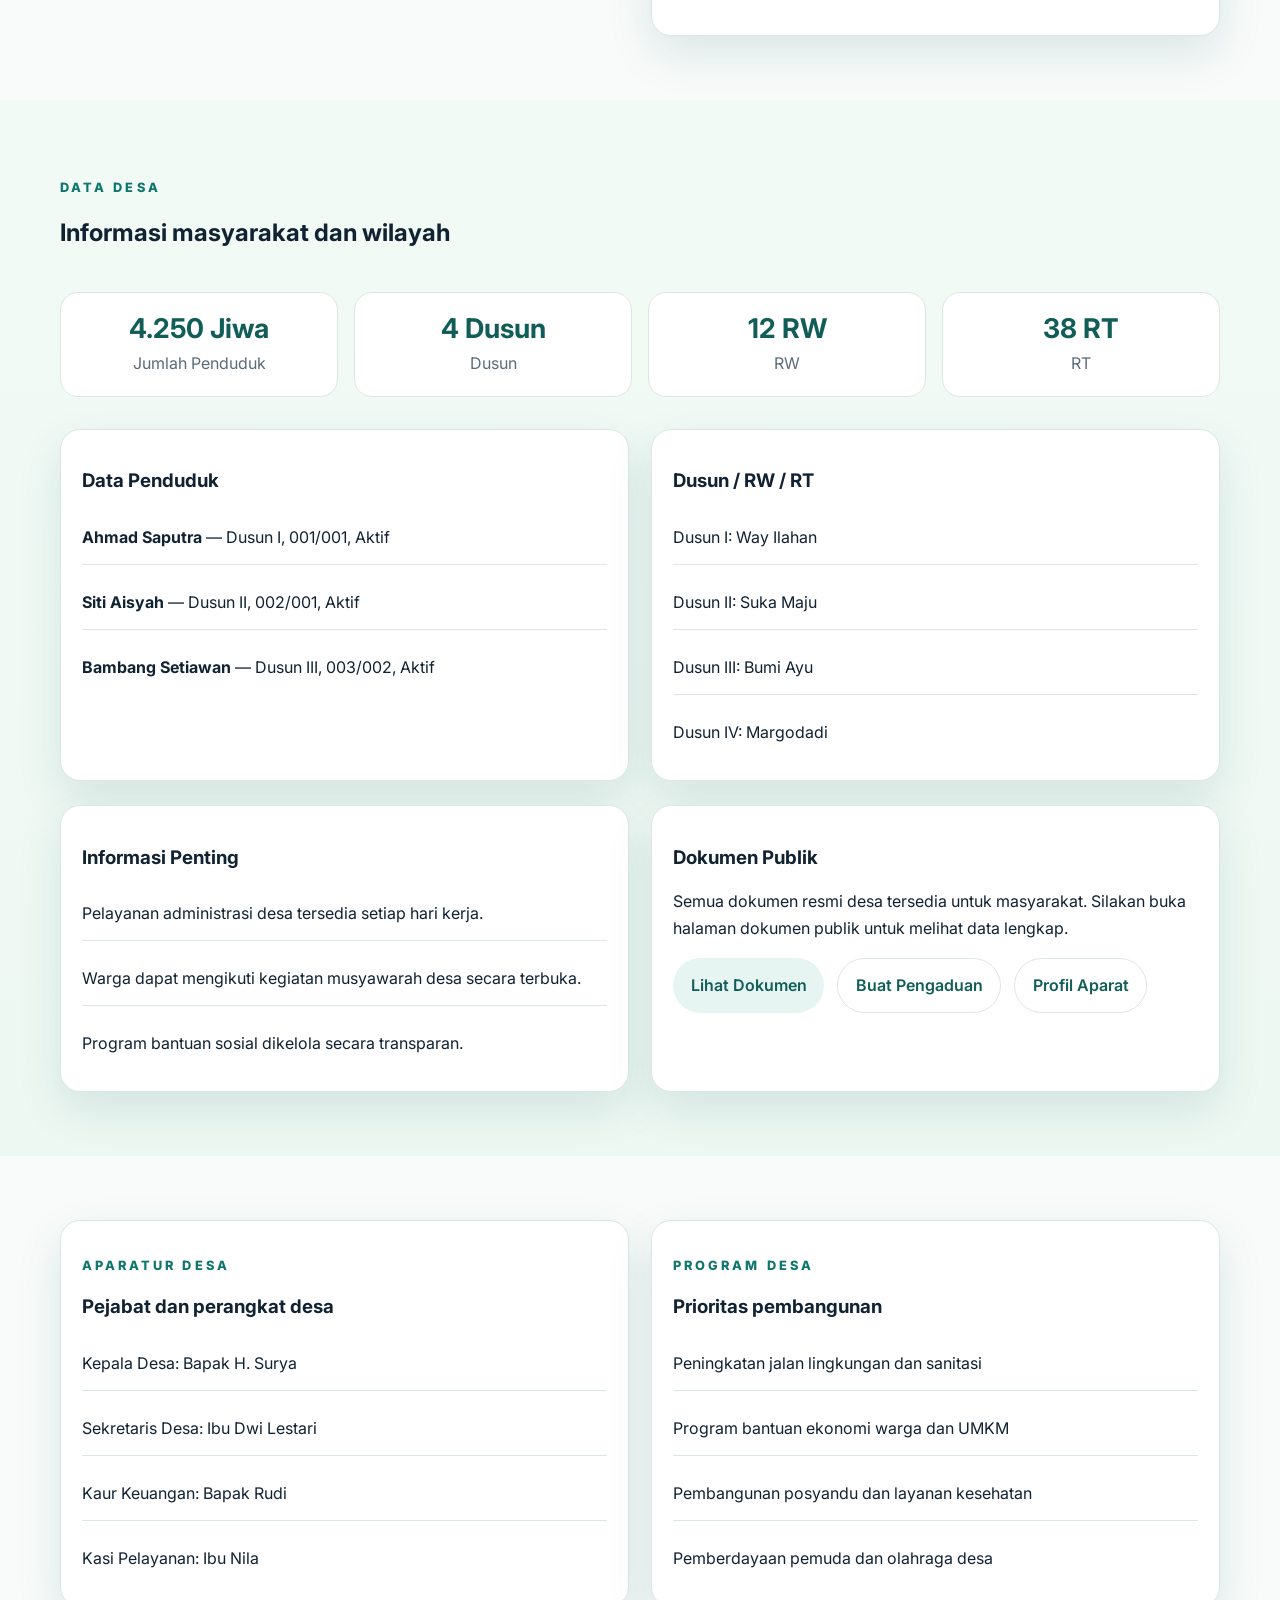
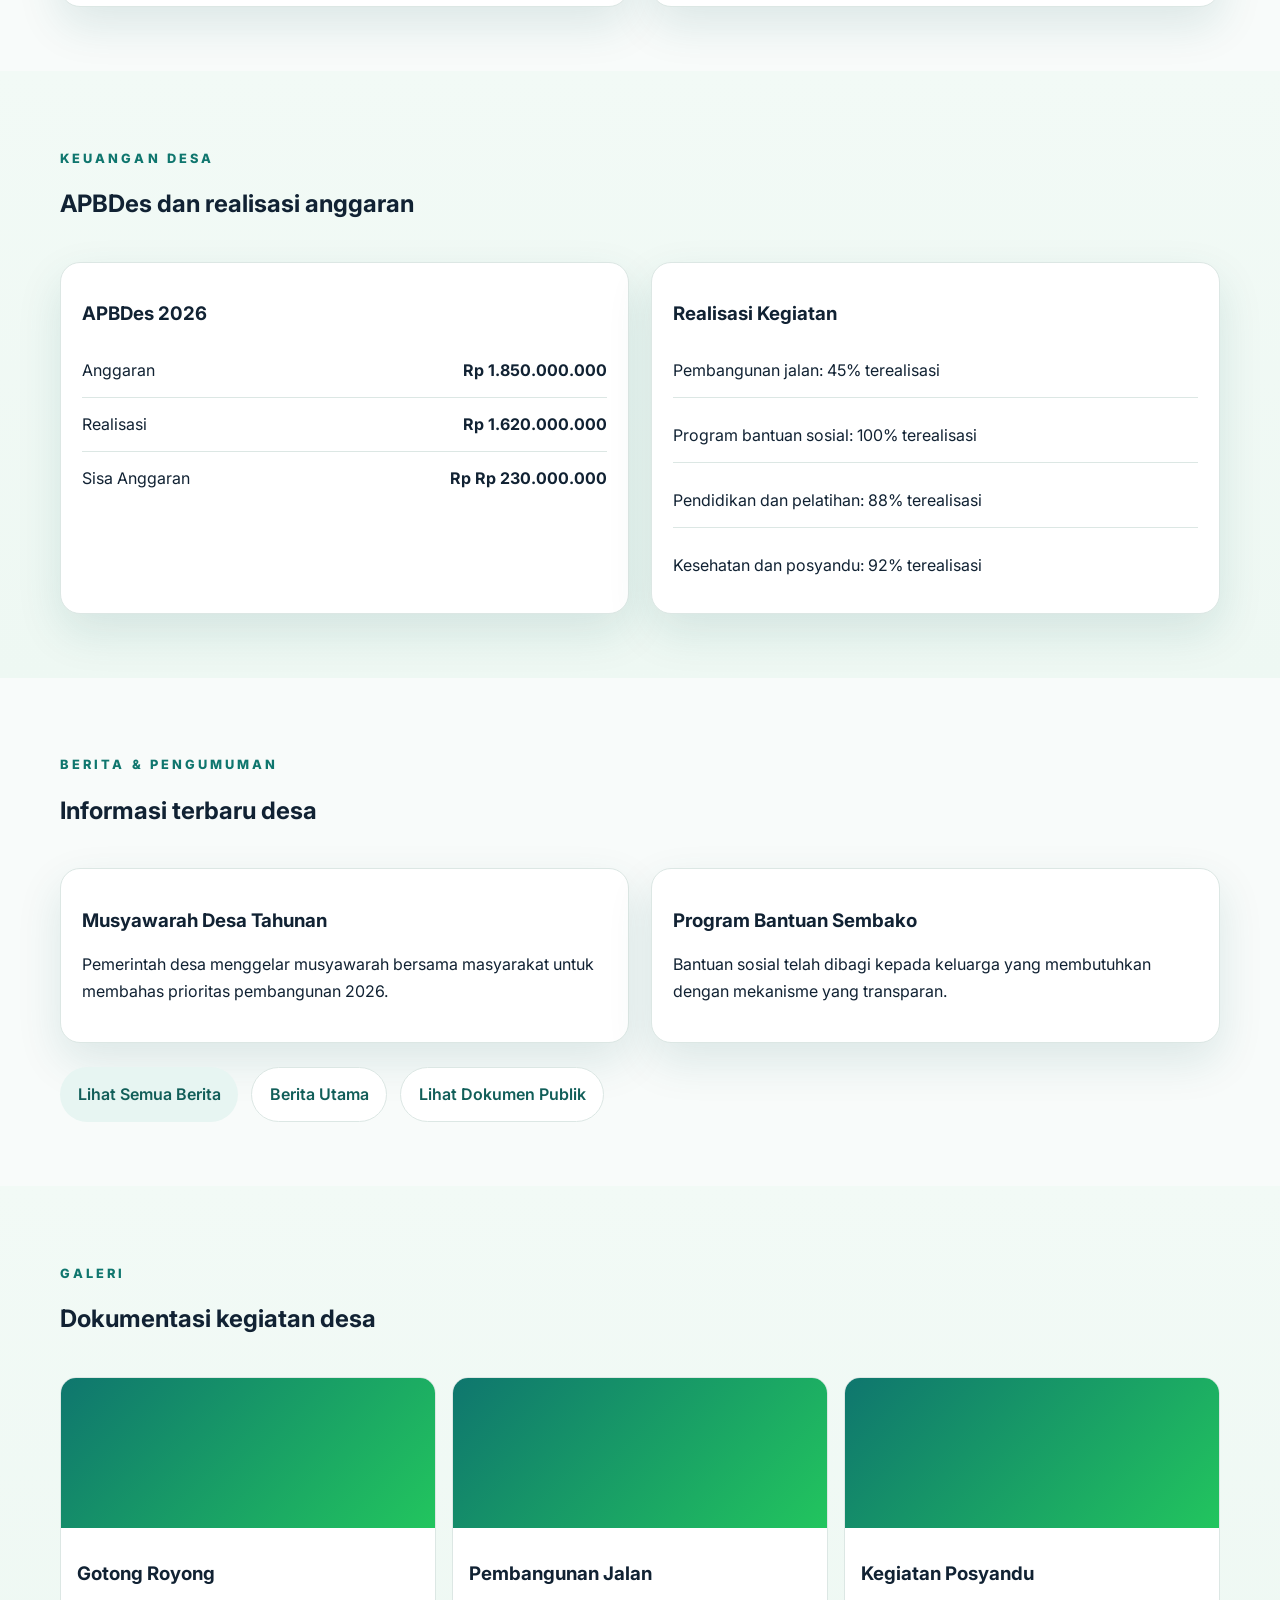
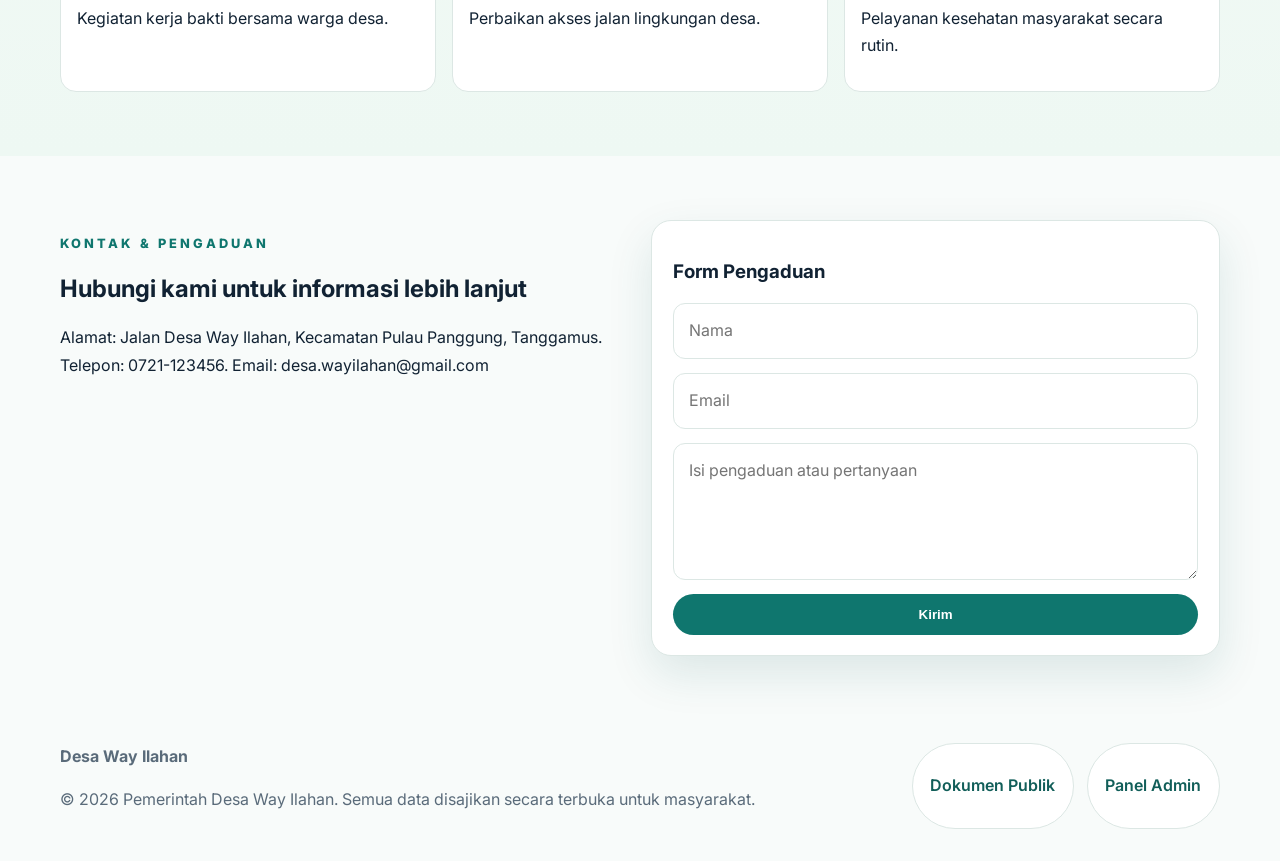
==== commit 941d73ee: "anjay jadi" ====
--- a/index.html
+++ b/index.html
@@ -35,9 +35,12 @@
       <section class="hero">
         <div class="container hero-grid">
           <div>
-            <img class="hero-logo" src="assets/logo-desa.svg" alt="Logo Desa Way Ilahan" />
+            <div class="brand-logos">
+              <img class="hero-logo" src="assets/logo-desa.svg" alt="Logo Desa Way Ilahan" />
+              <img class="hero-logo hero-logo--tanggamus" src="assets/logo-tanggamus.svg" alt="Logo Kabupaten Tanggamus" />
+            </div>
             <div class="banner-card">
-              <img src="assets/banner-desa.svg" alt="Banner Pemerintah Desa Way Ilahan" />
+              <img id="public-banner-image" src="assets/banner-desa.svg" alt="Banner Pemerintah Desa Way Ilahan" />
             </div>
             <p class="eyebrow">Sistem Informasi Desa</p>
             <h1 id="hero-title">Selamat Datang di Desa Way Ilahan</h1>
--- a/styles.css
+++ b/styles.css
@@ -48,6 +48,8 @@
 h1 { font-size: clamp(2rem, 4.2vw, 3.2rem); margin: 0 0 1rem; }
 .hero-text { font-size: 1.04rem; color: var(--muted); max-width: 660px; }
 .hero-logo { width: 86px; height: 86px; margin-bottom: 1rem; }
+.brand-logos { display: flex; align-items: center; gap: 0.8rem; flex-wrap: wrap; }
+.hero-logo--tanggamus { width: 92px; height: 92px; }
 .banner-card { margin: 1.2rem 0 1.2rem; padding: 0.8rem; background: linear-gradient(135deg, #ffffff 0%, #f0fdf9 100%); border: 1px solid var(--border); border-radius: 22px; box-shadow: var(--shadow); }
 .banner-card img { border-radius: 18px; }
 .hero-actions { display: flex; gap: 0.9rem; margin-top: 1.5rem; flex-wrap: wrap; }
@@ -81,6 +83,14 @@
 .table { width: 100%; border-collapse: collapse; overflow: hidden; }
 .table th, .table td { padding: 0.9rem; border-bottom: 1px solid var(--border); text-align: left; }
 .table th { background: #f3fbf8; color: var(--green-dark); }
+.small-card { padding: 0.8rem; }
+.image-preview { width: 100%; max-height: 220px; object-fit: cover; border-radius: 14px; border: 1px solid var(--border); margin-top: 0.6rem; }
+.masyarakat-image { width: 100%; border-radius: 16px; border: 1px solid var(--border); margin-top: 0.7rem; }
+.gallery-admin-grid { display: grid; gap: 0.8rem; margin-top: 0.8rem; }
+.gallery-admin-item { display: grid; grid-template-columns: 86px 1fr auto; gap: 0.8rem; align-items: center; border: 1px solid var(--border); border-radius: 14px; padding: 0.7rem; background: #fafdfb; }
+.gallery-admin-item img { width: 86px; height: 86px; object-fit: cover; border-radius: 10px; }
+.gallery-item .thumb { height: 150px; background: linear-gradient(135deg, var(--green) 0%, #22c55e 100%); overflow: hidden; }
+.gallery-item .thumb img { width: 100%; height: 100%; object-fit: cover; display: block; }
 .form-grid { display: grid; grid-template-columns: repeat(2, minmax(0, 1fr)); gap: 1rem; }
 .form-actions { display: flex; gap: 0.8rem; flex-wrap: wrap; margin-top: 0.5rem; }
 .btn-sm { padding: 0.5rem 0.8rem; font-size: 0.9rem; }
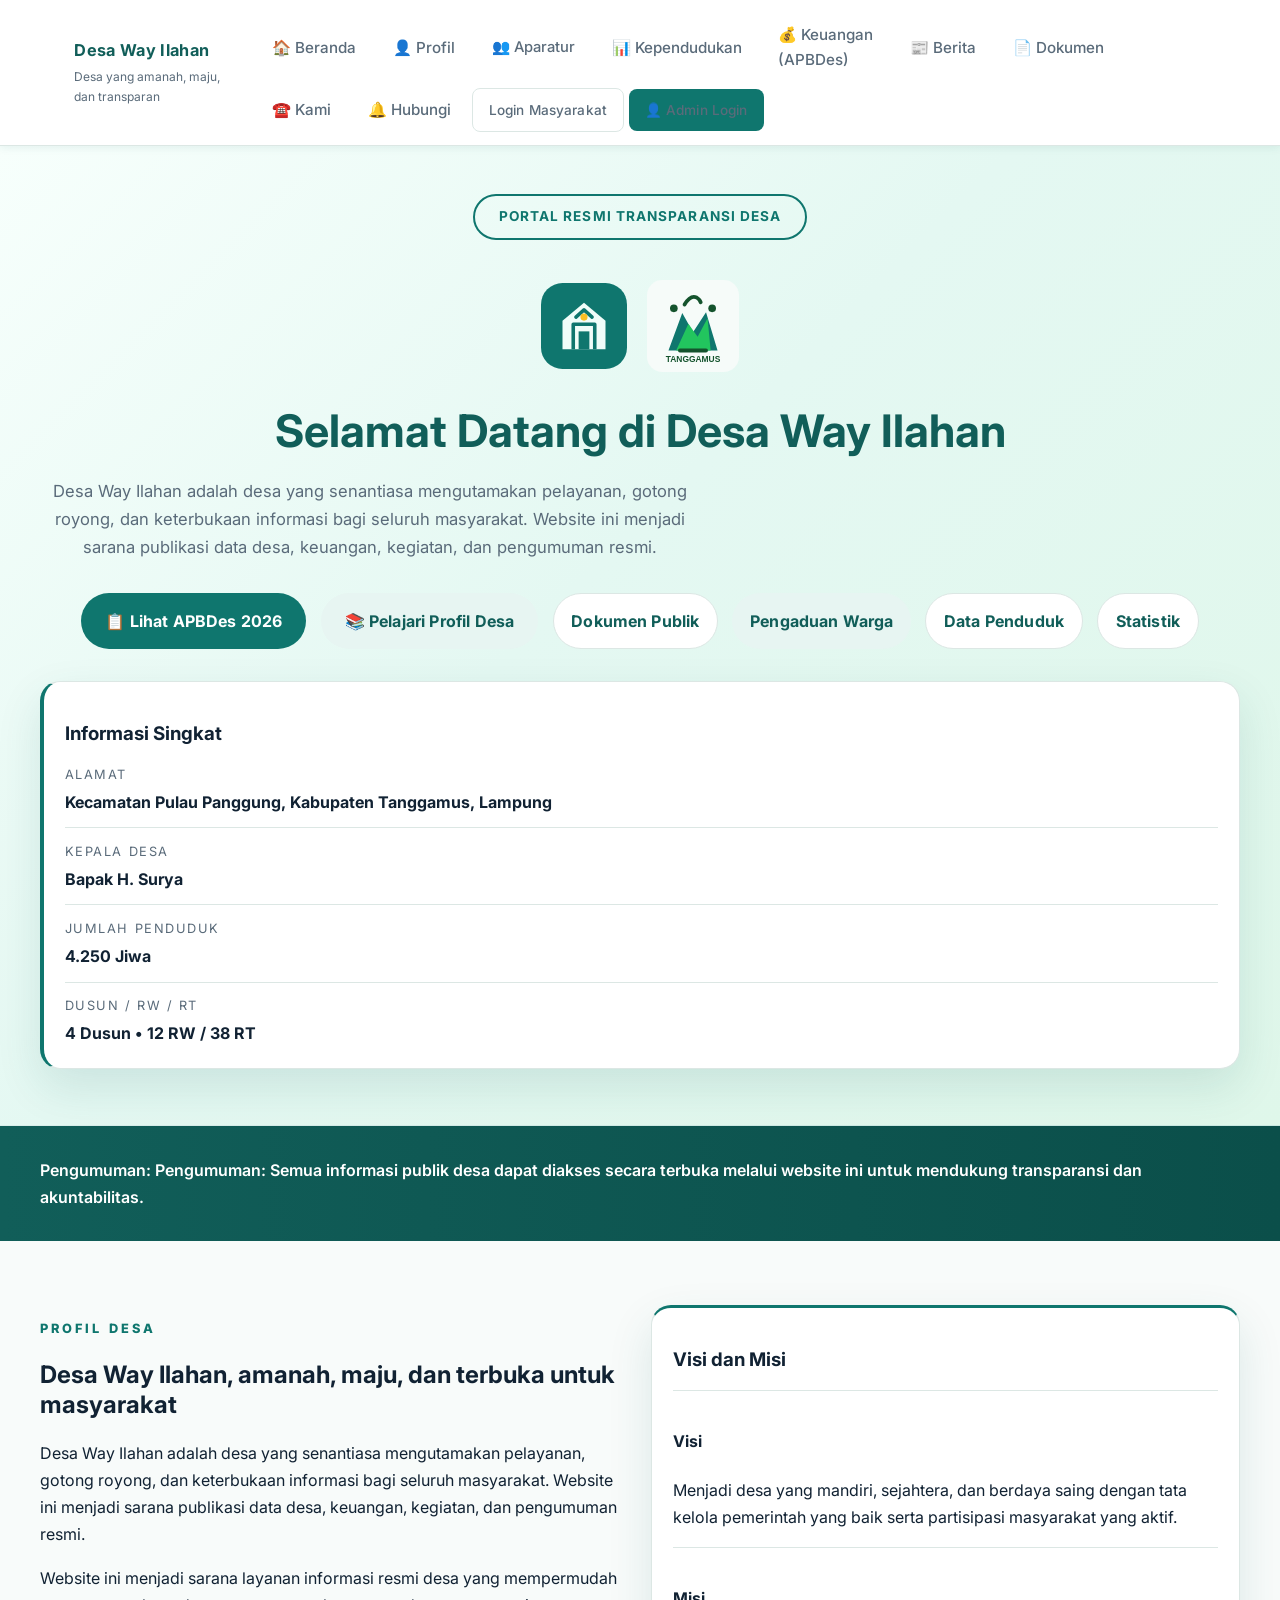
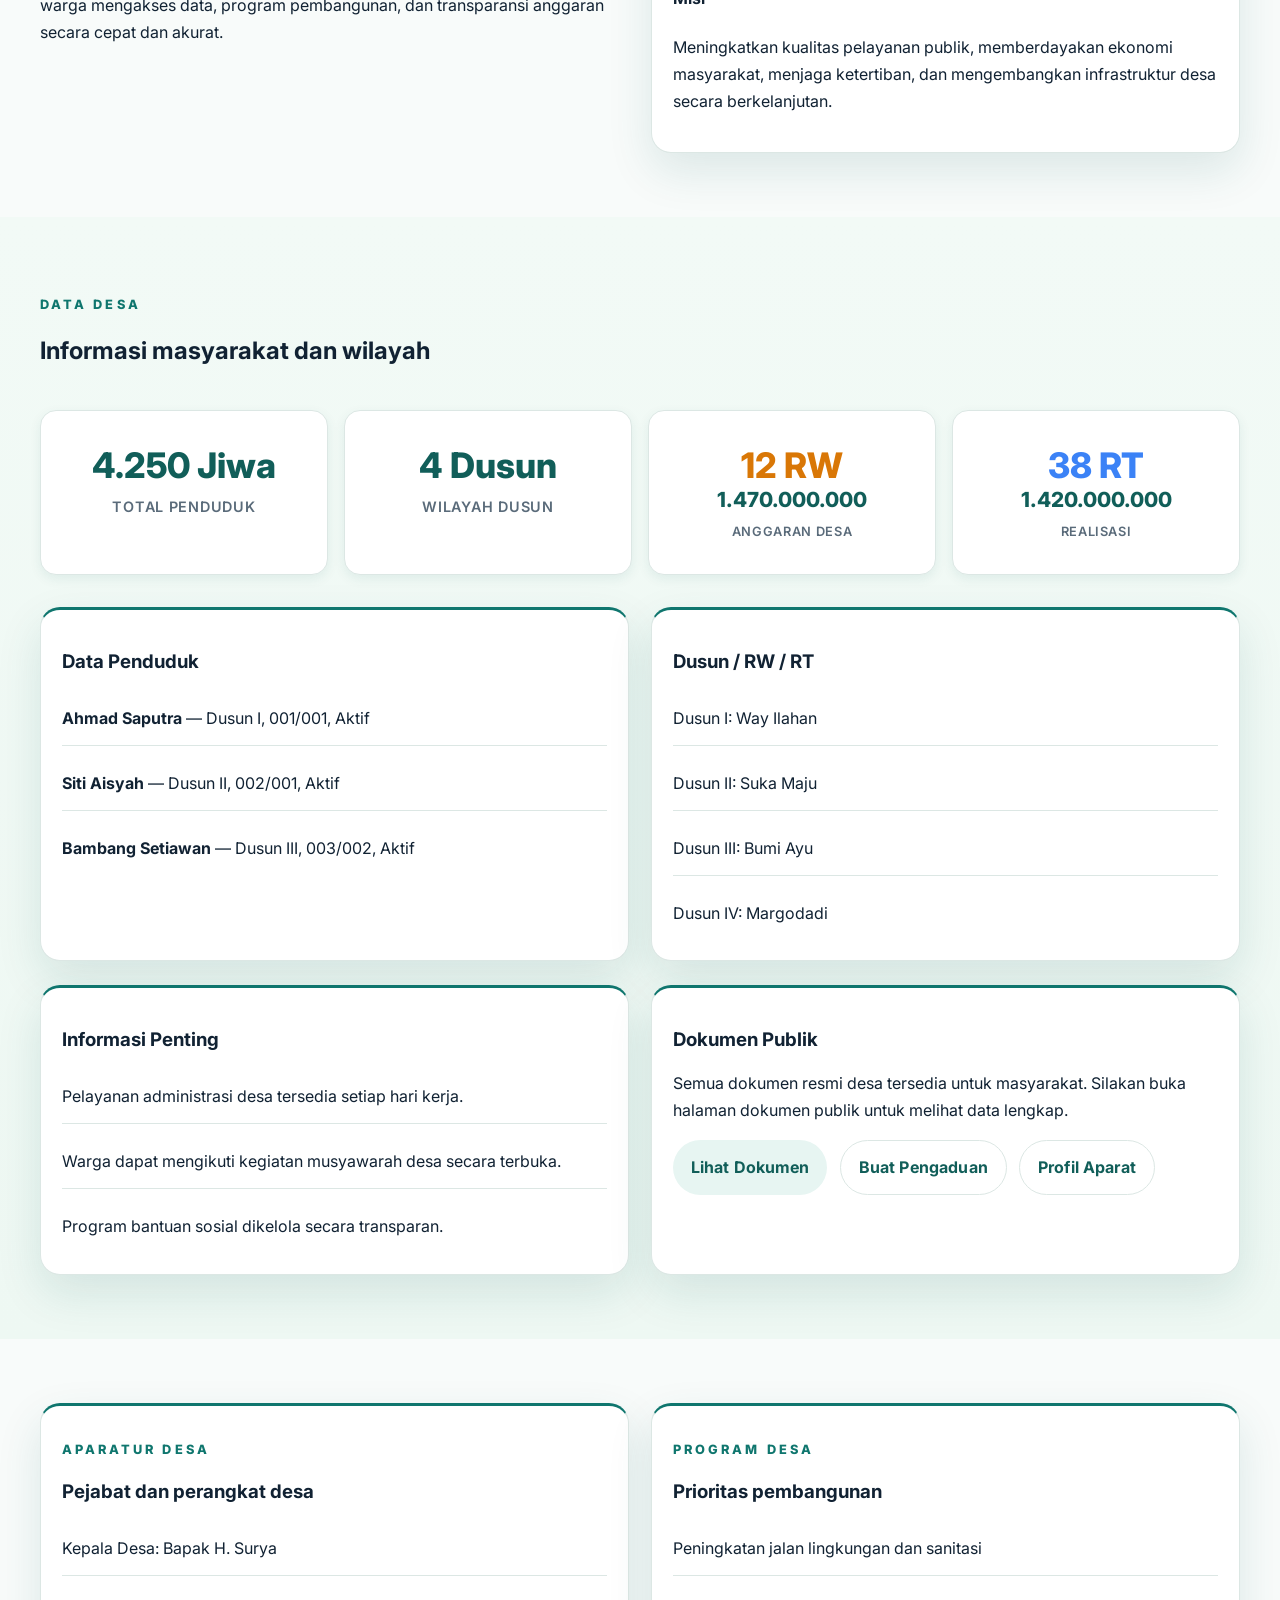
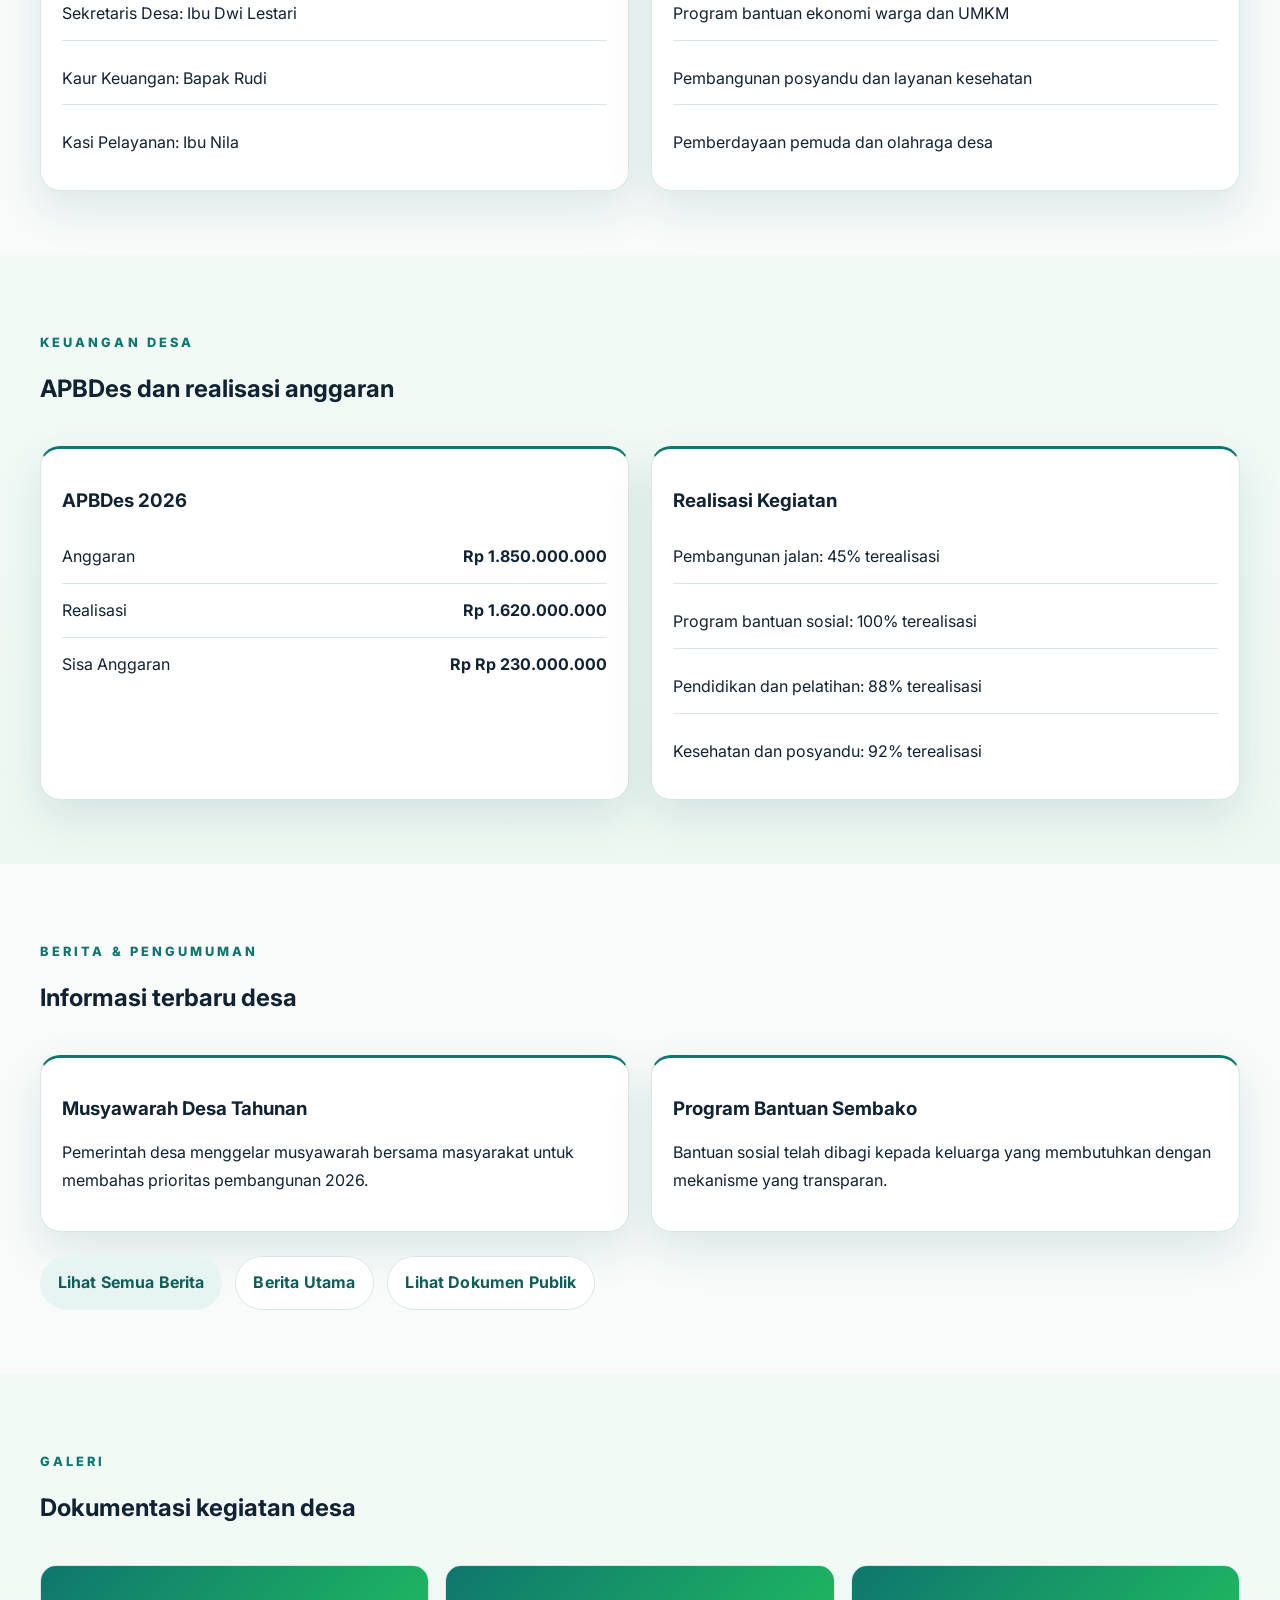
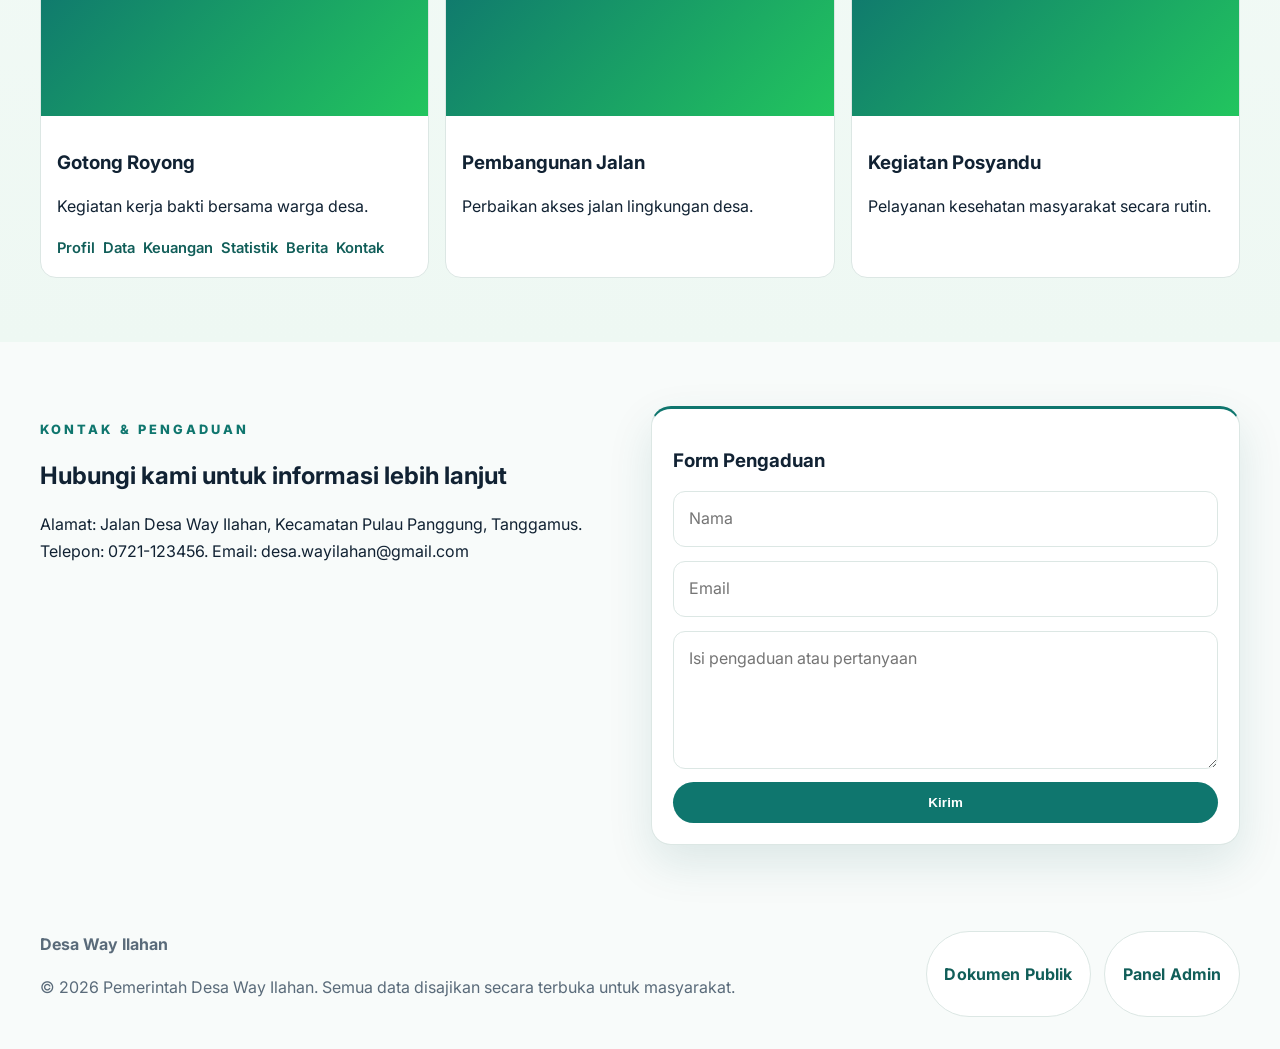
==== commit 7b2248c5: "jadi" ====
--- a/index.html
+++ b/index.html
@@ -12,21 +12,24 @@
   </head>
   <body data-page="public">
     <header class="topbar">
-      <div class="container nav-wrap">
+      <div class="nav-wrap">
         <a class="brand" href="#home">
           <strong id="site-name">Desa Way Ilahan</strong>
-          <span id="site-tagline">Transparansi data dan keuangan desa</span>
+          <span id="site-tagline" style="font-size: 0.75rem;">TANGGAMUS, LAMPUNG</span>
         </a>
         <button class="menu-toggle" id="menu-toggle" aria-label="Buka menu navigasi" type="button">☰</button>
         <nav class="nav-links" id="nav-links">
-          <a href="#profil">Profil</a>
-          <a href="#data">Data</a>
-          <a href="#keuangan">Keuangan</a>
-          <a href="statistik.html">Statistik</a>
-          <a href="berita.html">Berita</a>
-          <a href="#kontak">Kontak</a>
-          <a class="btn btn-outline" href="masyarakat.html">Login Masyarakat</a>
-          <a class="btn btn-outline" href="admin.html">Login Admin</a>
+          <a href="#home">🏠 Beranda</a>
+          <a href="#profil">👤 Profil</a>
+          <a href="#aparatur" style="font-size: 0.92rem;">👥 Aparatur</a>
+          <a href="#data">📊 Kependudukan</a>
+          <a href="#keuangan">💰 Keuangan<br/>(APBDes)</a>
+          <a href="berita.html">📰 Berita</a>
+          <a href="dokumen.html">📄 Dokumen</a>
+          <a href="#kontak">☎️ Kami</a>
+          <a href="#kontak">🔔 Hubungi</a>
+          <a class="btn btn-outline" href="masyarakat.html" style="font-size: 0.85rem;">Login Masyarakat</a>
+          <a class="btn btn-primary" href="admin.html" style="font-size: 0.85rem;">👤 Admin Login</a>
         </nav>
       </div>
     </header>
@@ -35,19 +38,20 @@
       <section class="hero">
         <div class="container hero-grid">
           <div>
-            <div class="brand-logos">
+            <div style="text-align: center; margin-bottom: 1.5rem;">
+              <div style="display: inline-block; padding: 0.6rem 1.5rem; border: 2px solid var(--green); border-radius: 999px; color: var(--green); font-weight: 700; font-size: 0.85rem; letter-spacing: 0.08em; margin-bottom: 1rem;">
+                PORTAL RESMI TRANSPARANSI DESA
+              </div>
+            </div>
+            <div class="brand-logos" style="justify-content: center;">
               <img class="hero-logo" src="assets/logo-desa.svg" alt="Logo Desa Way Ilahan" />
               <img class="hero-logo hero-logo--tanggamus" src="assets/logo-tanggamus.svg" alt="Logo Kabupaten Tanggamus" />
             </div>
-            <div class="banner-card">
-              <img id="public-banner-image" src="assets/banner-desa.svg" alt="Banner Pemerintah Desa Way Ilahan" />
-            </div>
-            <p class="eyebrow">Sistem Informasi Desa</p>
-            <h1 id="hero-title">Selamat Datang di Desa Way Ilahan</h1>
-            <p id="hero-description" class="hero-text"></p>
-            <div class="hero-actions">
-              <a class="btn btn-primary" href="#keuangan">Lihat APBDes</a>
-              <a class="btn btn-secondary" href="#profil">Profil Desa</a>
+            <h1 id="hero-title" style="text-align: center; font-size: 2.8rem;">SIDATRA Desa Way Ilahan</h1>
+            <p id="hero-description" class="hero-text" style="text-align: center; margin-bottom: 2rem;"></p>
+            <div class="hero-actions" style="justify-content: center;">
+              <a class="btn btn-primary" href="#keuangan" style="font-size: 1rem; padding: 0.9rem 1.5rem;">📋 Lihat APBDes 2026</a>
+              <a class="btn btn-secondary" href="#profil" style="font-size: 1rem; padding: 0.9rem 1.5rem;">📚 Pelajari Profil Desa</a>
               <a class="btn btn-outline" href="dokumen.html">Dokumen Publik</a>
               <a class="btn btn-secondary" href="pengaduan.html">Pengaduan Warga</a>
               <a class="btn btn-outline" href="data-penduduk.html">Data Penduduk</a>
@@ -105,19 +109,21 @@
           <div class="stats-grid">
             <article class="stat-card">
               <h3 id="stat-penduduk">0</h3>
-              <p>Jumlah Penduduk</p>
+              <p>TOTAL PENDUDUK</p>
             </article>
             <article class="stat-card">
               <h3 id="stat-dusun">0</h3>
-              <p>Dusun</p>
-            </article>
-            <article class="stat-card">
-              <h3 id="stat-rw">0</h3>
-              <p>RW</p>
-            </article>
-            <article class="stat-card">
-              <h3 id="stat-rt">0</h3>
-              <p>RT</p>
+              <p>WILAYAH DUSUN</p>
+            </article>
+            <article class="stat-card">
+              <h3 id="stat-rw" style="color: #d97706;">Rp</h3>
+              <h3 style="font-size: 1.3rem; margin: 0;">1.470.000.000</h3>
+              <p style="font-size: 0.8rem;">ANGGARAN DESA</p>
+            </article>
+            <article class="stat-card">
+              <h3 id="stat-rt" style="color: #3b82f6;">Rp</h3>
+              <h3 style="font-size: 1.3rem; margin: 0;">1.420.000.000</h3>
+              <p style="font-size: 0.8rem;">REALISASI</p>
             </article>
           </div>
 
--- a/styles.css
+++ b/styles.css
@@ -1,6 +1,7 @@
 :root {
   --green: #0f766e;
   --green-dark: #115e59;
+  --green-light: #1b8b81;
   --green-soft: #ecfdf5;
   --text: #123;
   --muted: #5a6b7a;
@@ -8,6 +9,7 @@
   --bg: #f8fbfa;
   --white: #ffffff;
   --shadow: 0 18px 45px rgba(17, 94, 89, 0.12);
+  --shadow-sm: 0 4px 12px rgba(17, 94, 89, 0.08);
 }
 
 * { box-sizing: border-box; }
@@ -21,18 +23,54 @@
 }
 a { color: inherit; text-decoration: none; }
 img { max-width: 100%; display: block; }
-.container { width: min(1160px, calc(100% - 2rem)); margin: 0 auto; }
+.container { 
+  width: min(1200px, calc(100% - 2rem)); 
+  margin: 0 auto; 
+}
 .topbar {
-  position: sticky; top: 0; z-index: 20; background: rgba(255,255,255,0.97); backdrop-filter: blur(12px); border-bottom: 1px solid var(--border);
-}
-.nav-wrap { display: flex; justify-content: space-between; align-items: center; padding: 1rem 0; gap: 1rem; }
-.brand { display: flex; flex-direction: column; gap: 0.1rem; }
-.brand strong { font-size: 1rem; color: var(--green-dark); }
+  position: sticky; 
+  top: 0; 
+  z-index: 20; 
+  background: rgba(255, 255, 255, 0.98); 
+  backdrop-filter: blur(12px); 
+  border-bottom: 1px solid var(--border);
+  box-shadow: 0 2px 8px rgba(17, 94, 89, 0.08);
+  padding: 0.75rem 0;
+}
+.nav-wrap { 
+  display: flex; 
+  justify-content: space-between; 
+  align-items: center; 
+  gap: 1.2rem;
+  max-width: 1200px;
+  margin: 0 auto;
+  padding: 0 2rem;
+}
+.brand { display: flex; flex-direction: column; gap: 0.1rem; padding-left: 0.15rem; }
+.brand strong { font-size: 1.02rem; color: var(--green-dark); letter-spacing: 0.02em; }
 .brand span { font-size: 0.86rem; color: var(--muted); }
-.nav-links { display: flex; align-items: center; gap: 0.8rem; flex-wrap: wrap; }
+.nav-links { 
+  display: flex; 
+  align-items: center; 
+  gap: 0.3rem; 
+  flex-wrap: wrap;
+}
+.nav-links a { 
+  padding: 0.6rem 1rem; 
+  border-radius: 8px; 
+  color: var(--muted); 
+  font-weight: 500;
+  font-size: 0.95rem;
+  transition: all 180ms ease;
+}
+.nav-links a:hover { 
+  background: #f0faf7; 
+  color: var(--green-dark); 
+}
 .menu-toggle { display: none; border: 1px solid var(--border); background: white; border-radius: 999px; padding: 0.6rem 0.8rem; cursor: pointer; }
 .btn {
-  display: inline-flex; align-items: center; justify-content: center; border: 0; border-radius: 999px; padding: 0.8rem 1.1rem; font-weight: 600; cursor: pointer; transition: 180ms ease;
+  display: inline-flex; align-items: center; justify-content: center; border: 0; border-radius: 999px; padding: 0.8rem 1.1rem; font-weight: 700; cursor: pointer; transition: 180ms ease;
+  letter-spacing: 0.01em;
 }
 .btn:hover { transform: translateY(-2px); box-shadow: 0 10px 20px rgba(15, 118, 110, 0.12); }
 .btn-primary { background: var(--green); color: white; }
@@ -40,35 +78,83 @@
 .btn-secondary { background: #e7f5f2; color: var(--green-dark); }
 .btn-outline { border: 1px solid var(--border); background: white; color: var(--green-dark); }
 .hero {
-  padding: 5.2rem 0 4rem; background: linear-gradient(135deg, #f7fffc 0%, #e4f8f2 45%, #dff7ea 100%);
-}
-.hero-grid { display: grid; grid-template-columns: 1.2fr 0.8fr; gap: 2rem; align-items: center; }
+  padding: 3rem 0 3.5rem; 
+  background: linear-gradient(135deg, #f7fffc 0%, #e4f8f2 45%, #dff7ea 100%);
+  border-bottom: 1px solid rgba(15, 118, 110, 0.12);
+}
+.hero-grid { 
+  display: grid; 
+  grid-template-columns: 1fr; 
+  gap: 2rem; 
+  align-items: center; 
+}
 .eyebrow { color: var(--green); text-transform: uppercase; letter-spacing: 0.24em; font-size: 0.8rem; font-weight: 800; margin-bottom: 0.5rem; }
 h1, h2, h3 { line-height: 1.25; }
-h1 { font-size: clamp(2rem, 4.2vw, 3.2rem); margin: 0 0 1rem; }
+h1 { 
+  font-size: clamp(2rem, 4.2vw, 3rem); 
+  margin: 0 0 1rem; 
+  color: var(--green-dark);
+}
 .hero-text { font-size: 1.04rem; color: var(--muted); max-width: 660px; }
 .hero-logo { width: 86px; height: 86px; margin-bottom: 1rem; }
-.brand-logos { display: flex; align-items: center; gap: 0.8rem; flex-wrap: wrap; }
+.brand-logos { 
+  display: flex; 
+  align-items: center; 
+  gap: 1.2rem; 
+  flex-wrap: wrap;
+  justify-content: center;
+  margin-bottom: 1rem;
+}
 .hero-logo--tanggamus { width: 92px; height: 92px; }
 .banner-card { margin: 1.2rem 0 1.2rem; padding: 0.8rem; background: linear-gradient(135deg, #ffffff 0%, #f0fdf9 100%); border: 1px solid var(--border); border-radius: 22px; box-shadow: var(--shadow); }
-.banner-card img { border-radius: 18px; }
+.banner-card img { border-radius: 18px; border: 1px solid rgba(15, 118, 110, 0.1); }
 .hero-actions { display: flex; gap: 0.9rem; margin-top: 1.5rem; flex-wrap: wrap; }
 .hero-card, .card {
   background: var(--white); border: 1px solid var(--border); border-radius: 20px; padding: 1.3rem; box-shadow: var(--shadow);
+}
+.hero-card {
+  border-left: 4px solid var(--green);
+}
+.card {
+  border-top: 3px solid var(--green);
 }
 .hero-card ul { list-style: none; padding: 0; margin: 0; display: grid; gap: 0.8rem; }
 .hero-card li { display: flex; flex-direction: column; gap: 0.2rem; padding-bottom: 0.7rem; border-bottom: 1px solid var(--border); }
 .hero-card li:last-child { border-bottom: 0; padding-bottom: 0; }
 .hero-card span { font-size: 0.8rem; color: var(--muted); text-transform: uppercase; letter-spacing: 0.12em; }
-.announcement { background: var(--green-dark); color: white; padding: 0.9rem 0; }
+.announcement { background: linear-gradient(90deg, var(--green-dark) 0%, #0b4f4a 100%); color: white; padding: 0.9rem 0; font-weight: 600; }
 .section { padding: 4rem 0; }
 .alt-bg { background: linear-gradient(180deg, #f2faf6 0%, #eef8f3 100%); }
 .grid-2 { display: grid; grid-template-columns: 1fr 1fr; gap: 1.4rem; }
 .section-head { display: flex; justify-content: space-between; align-items: center; margin-bottom: 1.4rem; }
 .stats-grid { display: grid; grid-template-columns: repeat(4, 1fr); gap: 1rem; margin: 1.5rem 0 2rem; }
-.stat-card { background: white; border: 1px solid var(--border); border-radius: 18px; padding: 1.2rem; text-align: center; }
-.stat-card h3 { font-size: 1.7rem; margin: 0; color: var(--green-dark); }
-.stat-card p { color: var(--muted); margin: 0.2rem 0 0; }
+.stat-card { 
+  background: white; 
+  border: 1px solid var(--border); 
+  border-radius: 16px; 
+  padding: 2rem 1.5rem; 
+  text-align: center;
+  box-shadow: var(--shadow-sm);
+  transition: all 180ms ease;
+}
+.stat-card:hover {
+  transform: translateY(-4px);
+  box-shadow: 0 8px 24px rgba(17, 94, 89, 0.12);
+}
+.stat-card h3 { 
+  font-size: 2.2rem; 
+  margin: 0; 
+  color: var(--green-dark);
+  font-weight: 800;
+}
+.stat-card p { 
+  color: var(--muted); 
+  margin: 0.5rem 0 0;
+  font-weight: 600;
+  font-size: 0.9rem;
+  text-transform: uppercase;
+  letter-spacing: 0.05em;
+}
 .list { list-style: none; padding: 0; margin: 0; display: grid; gap: 0.7rem; }
 .list li { padding: 0.8rem 0; border-bottom: 1px solid var(--border); }
 .list li:last-child { border-bottom: 0; }
@@ -80,9 +166,28 @@
 .gallery-item .thumb { height: 150px; background: linear-gradient(135deg, var(--green) 0%, #22c55e 100%); }
 .gallery-item .content { padding: 1rem; }
 .contact-form, .admin-form { display: grid; gap: 0.85rem; }
-.table { width: 100%; border-collapse: collapse; overflow: hidden; }
-.table th, .table td { padding: 0.9rem; border-bottom: 1px solid var(--border); text-align: left; }
-.table th { background: #f3fbf8; color: var(--green-dark); }
+.table { 
+  width: 100%; 
+  border-collapse: collapse; 
+  overflow: hidden;
+}
+.table th, .table td { 
+  padding: 1rem 0.9rem; 
+  border-bottom: 1px solid var(--border); 
+  text-align: left;
+  font-size: 0.95rem;
+}
+.table th { 
+  background: linear-gradient(135deg, #f3fbf8 0%, #e8faf6 100%);
+  color: var(--green-dark);
+  font-weight: 700;
+  text-transform: uppercase;
+  letter-spacing: 0.05em;
+  font-size: 0.85rem;
+}
+.table tbody tr:hover {
+  background: rgba(15, 118, 110, 0.02);
+}
 .small-card { padding: 0.8rem; }
 .image-preview { width: 100%; max-height: 220px; object-fit: cover; border-radius: 14px; border: 1px solid var(--border); margin-top: 0.6rem; }
 .masyarakat-image { width: 100%; border-radius: 16px; border: 1px solid var(--border); margin-top: 0.7rem; }
@@ -91,6 +196,10 @@
 .gallery-admin-item img { width: 86px; height: 86px; object-fit: cover; border-radius: 10px; }
 .gallery-item .thumb { height: 150px; background: linear-gradient(135deg, var(--green) 0%, #22c55e 100%); overflow: hidden; }
 .gallery-item .thumb img { width: 100%; height: 100%; object-fit: cover; display: block; }
+.news-card .btn { margin-top: 0.8rem; }
+.quick-links { display: flex; flex-wrap: wrap; gap: 0.5rem; margin-top: 0.7rem; }
+.quick-links a, .gallery-link { display: inline-flex; align-items: center; gap: 0.3rem; color: var(--green-dark); font-weight: 600; font-size: 0.92rem; }
+.gallery-link { margin-top: 0.7rem; }
 .form-grid { display: grid; grid-template-columns: repeat(2, minmax(0, 1fr)); gap: 1rem; }
 .form-actions { display: flex; gap: 0.8rem; flex-wrap: wrap; margin-top: 0.5rem; }
 .btn-sm { padding: 0.5rem 0.8rem; font-size: 0.9rem; }
@@ -106,16 +215,82 @@
 .admin-card { margin: 2rem auto; }
 .dashboard-head { display: flex; justify-content: space-between; gap: 1rem; align-items: center; margin-bottom: 1rem; }
 .dashboard-shell { border: 1px solid #cfe8e1; background: linear-gradient(135deg, #ffffff 0%, #f4fdf8 100%); }
-.dashboard-layout { display: grid; grid-template-columns: 220px 1fr; gap: 1rem; }
-.sidebar { background: #f4fbf8; border: 1px solid var(--border); border-radius: 18px; padding: 1rem; display: flex; flex-direction: column; gap: 0.7rem; }
-.sidebar a { color: var(--green-dark); font-weight: 600; }
-.dashboard-main { display: grid; gap: 1rem; }
-.dashboard-preview { margin: 0; padding: 0.8rem; border: 1px solid var(--border); border-radius: 20px; background: white; }
+.dashboard-layout { 
+  display: grid; 
+  grid-template-columns: 260px 1fr; 
+  gap: 1.5rem;
+  min-height: calc(100vh - 200px);
+}
+.sidebar { 
+  background: linear-gradient(135deg, var(--green-dark) 0%, var(--green) 100%); 
+  color: white;
+  border-radius: 18px; 
+  padding: 2rem 1.2rem;
+  display: flex; 
+  flex-direction: column; 
+  gap: 1rem;
+  height: fit-content;
+  position: sticky;
+  top: 100px;
+}
+.sidebar h3 {
+  margin: 0 0 1rem 0;
+  font-size: 1.1rem;
+  font-weight: 700;
+  color: rgba(255, 255, 255, 0.95);
+}
+.sidebar a, .sidebar button { 
+  color: rgba(255, 255, 255, 0.9);
+  padding: 0.9rem 1rem;
+  border-radius: 10px;
+  font-weight: 500;
+  border: 1px solid rgba(255, 255, 255, 0.1);
+  background: rgba(255, 255, 255, 0.08);
+  transition: all 180ms ease;
+  text-align: left;
+  cursor: pointer;
+}
+.sidebar a:hover, .sidebar button:hover { 
+  background: rgba(255, 255, 255, 0.2);
+  border-color: rgba(255, 255, 255, 0.2);
+  transform: translateX(4px);
+}
+.sidebar button { 
+  border: 1px solid rgba(255, 255, 255, 0.2); 
+  margin-top: auto;
+}
+.dashboard-main { display: grid; gap: 1.5rem; }
+.dashboard-preview { margin: 0; padding: 1rem; border: 1px solid var(--border); border-radius: 18px; background: white; }
 .dashboard-preview img { width: 100%; border-radius: 16px; }
-.dashboard-summary { display: grid; grid-template-columns: repeat(3, 1fr); gap: 0.8rem; }
-.summary-card { background: white; border: 1px solid var(--border); border-radius: 16px; padding: 1rem; display: flex; flex-direction: column; gap: 0.2rem; }
-.summary-card strong { font-size: 1.3rem; color: var(--green-dark); }
-.activity-card { background: white; border: 1px solid var(--border); border-radius: 16px; padding: 1rem; }
+.dashboard-summary { display: grid; grid-template-columns: repeat(4, 1fr); gap: 1rem; }
+.summary-card { 
+  background: white; 
+  border: 1px solid var(--border); 
+  border-radius: 16px; 
+  padding: 1.5rem; 
+  display: flex; 
+  flex-direction: column; 
+  gap: 0.5rem;
+  border-left: 4px solid var(--green);
+}
+.summary-card strong { 
+  font-size: 1.8rem; 
+  color: var(--green-dark); 
+  font-weight: 800;
+}
+.summary-card span {
+  font-size: 0.9rem;
+  color: var(--muted);
+  font-weight: 600;
+  text-transform: uppercase;
+  letter-spacing: 0.05em;
+}
+.activity-card { 
+  background: white; 
+  border: 1px solid var(--border); 
+  border-radius: 16px; 
+  padding: 1.5rem;
+}
 .dashboard-actions { display: flex; gap: 0.8rem; flex-wrap: wrap; }
 .preview-list { margin-top: 0.8rem; }
 .preview-list strong { display: block; margin-bottom: 0.4rem; }
@@ -126,10 +301,25 @@
 .footer-wrap { display: flex; justify-content: space-between; gap: 1rem; flex-wrap: wrap; }
 @media (max-width: 860px) {
   .hero-grid, .grid-2, .stats-grid, .gallery-grid, .dashboard-summary { grid-template-columns: 1fr; }
-  .nav-wrap, .dashboard-head { flex-direction: column; align-items: flex-start; }
+  .nav-wrap { 
+    flex-direction: column; 
+    align-items: flex-start;
+    padding: 0 1rem;
+  }
   .menu-toggle { display: inline-flex; }
-  .nav-links { display: none; width: 100%; flex-direction: column; align-items: flex-start; padding-top: 0.6rem; }
+  .nav-links { 
+    display: none; 
+    width: 100%; 
+    flex-direction: column; 
+    align-items: flex-start; 
+    padding-top: 0.6rem; 
+  }
   .nav-links.open { display: flex; }
   .nav-links .btn { width: 100%; justify-content: flex-start; }
-  .dashboard-layout { grid-template-columns: 1fr; }
-}
+  .dashboard-layout { 
+    grid-template-columns: 1fr; 
+  }
+  .sidebar {
+    position: static;
+  }
+}
